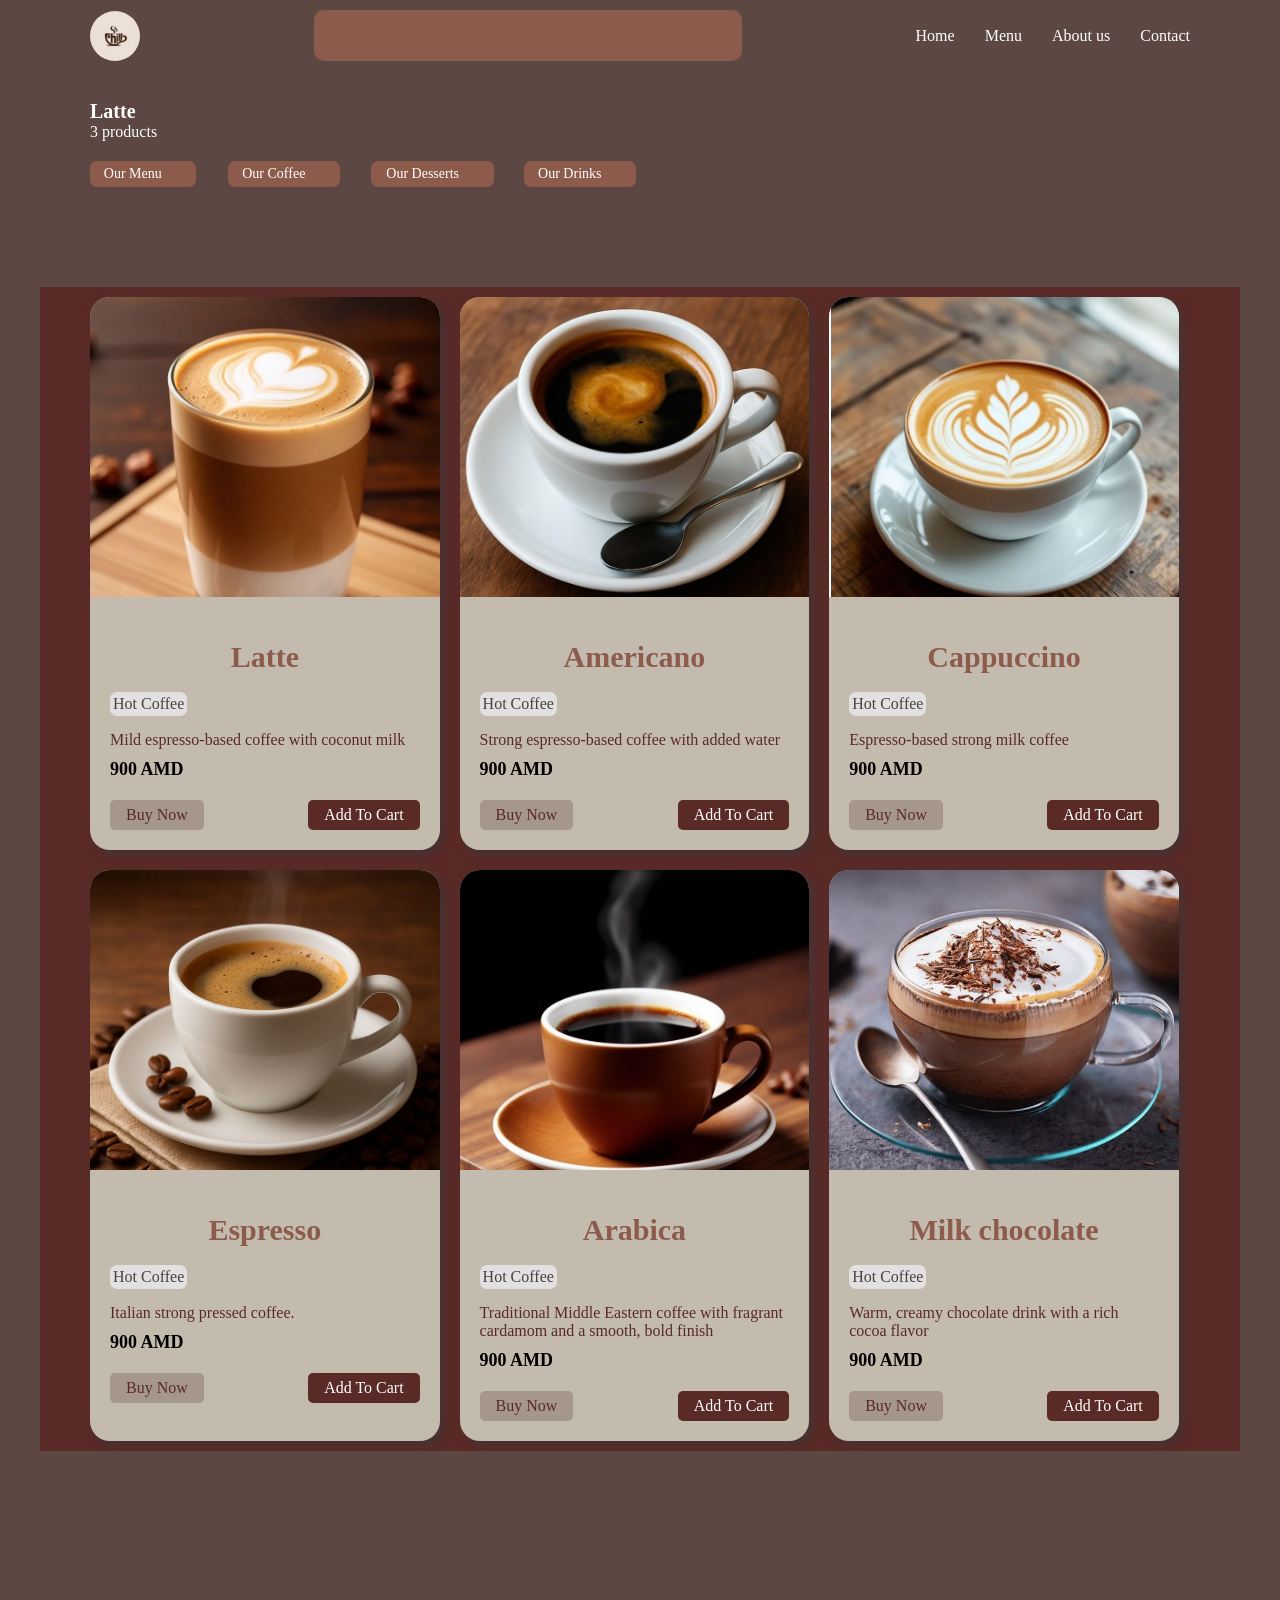
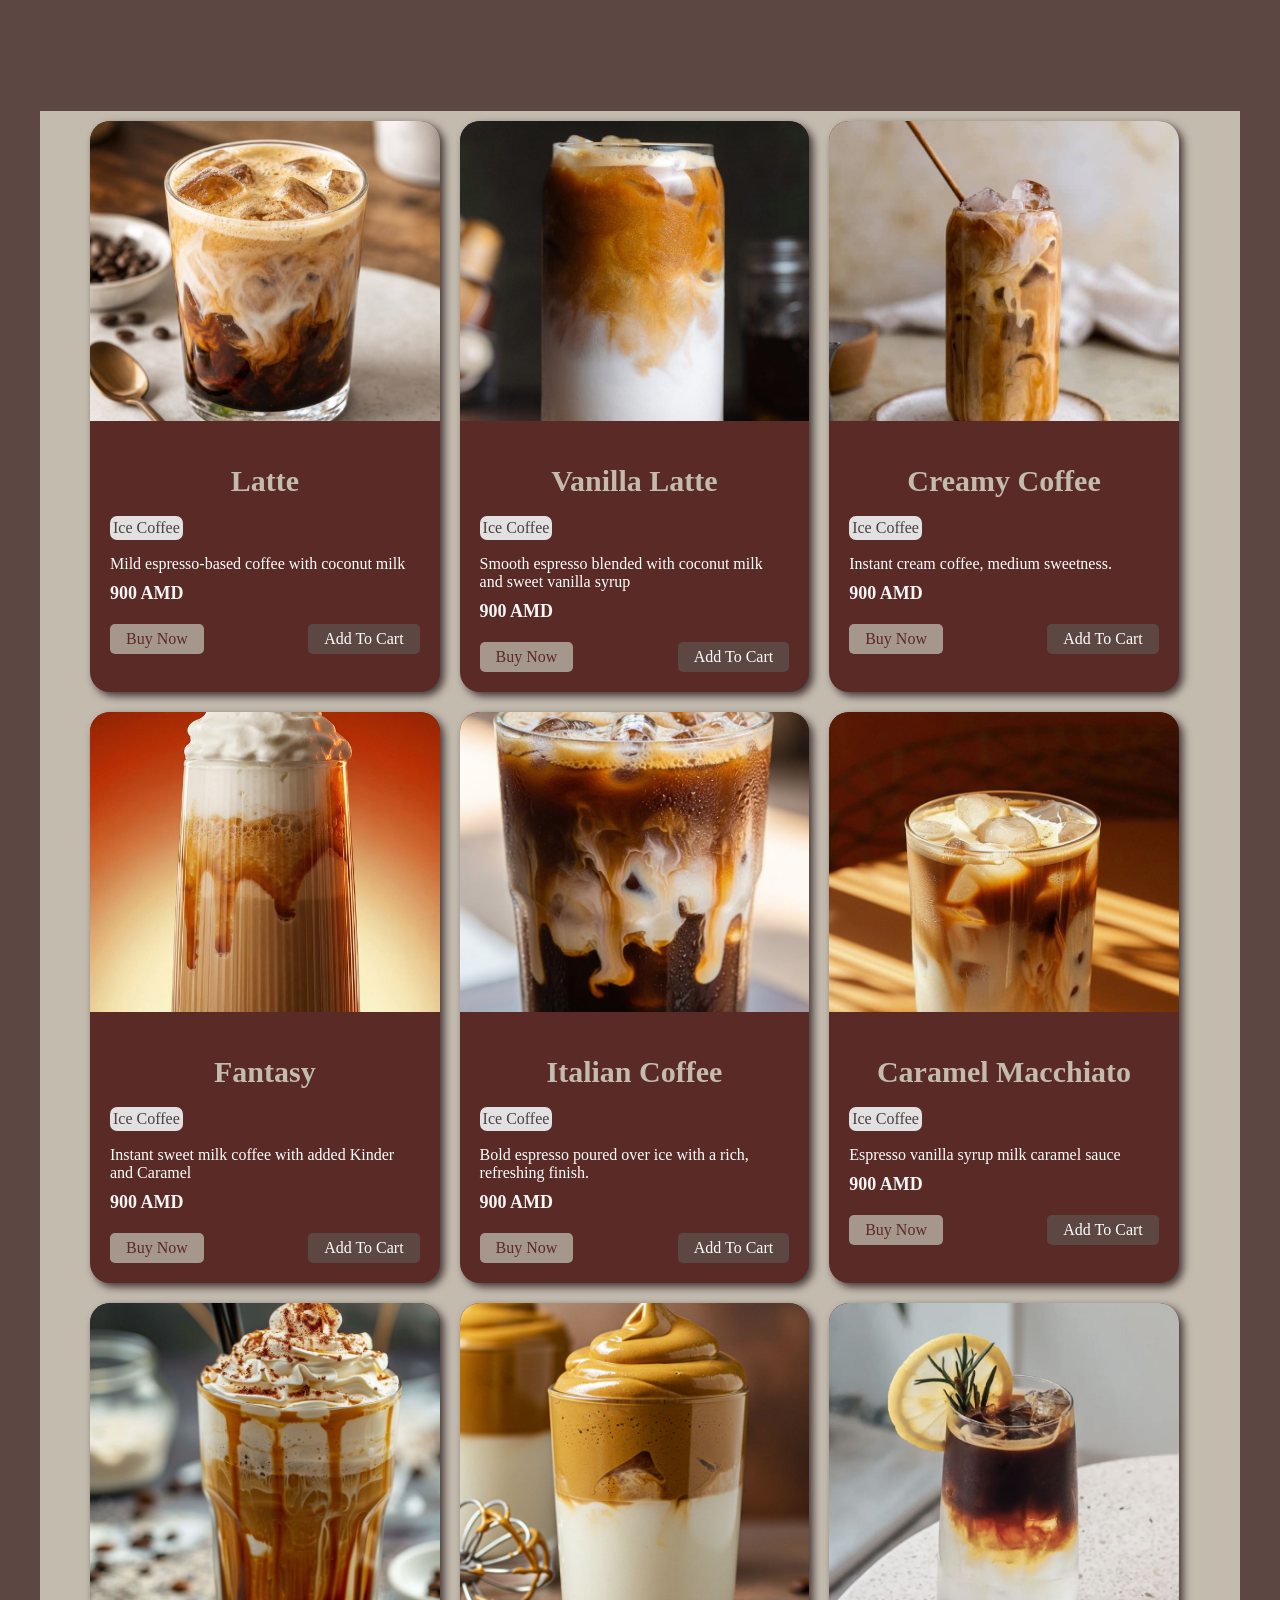
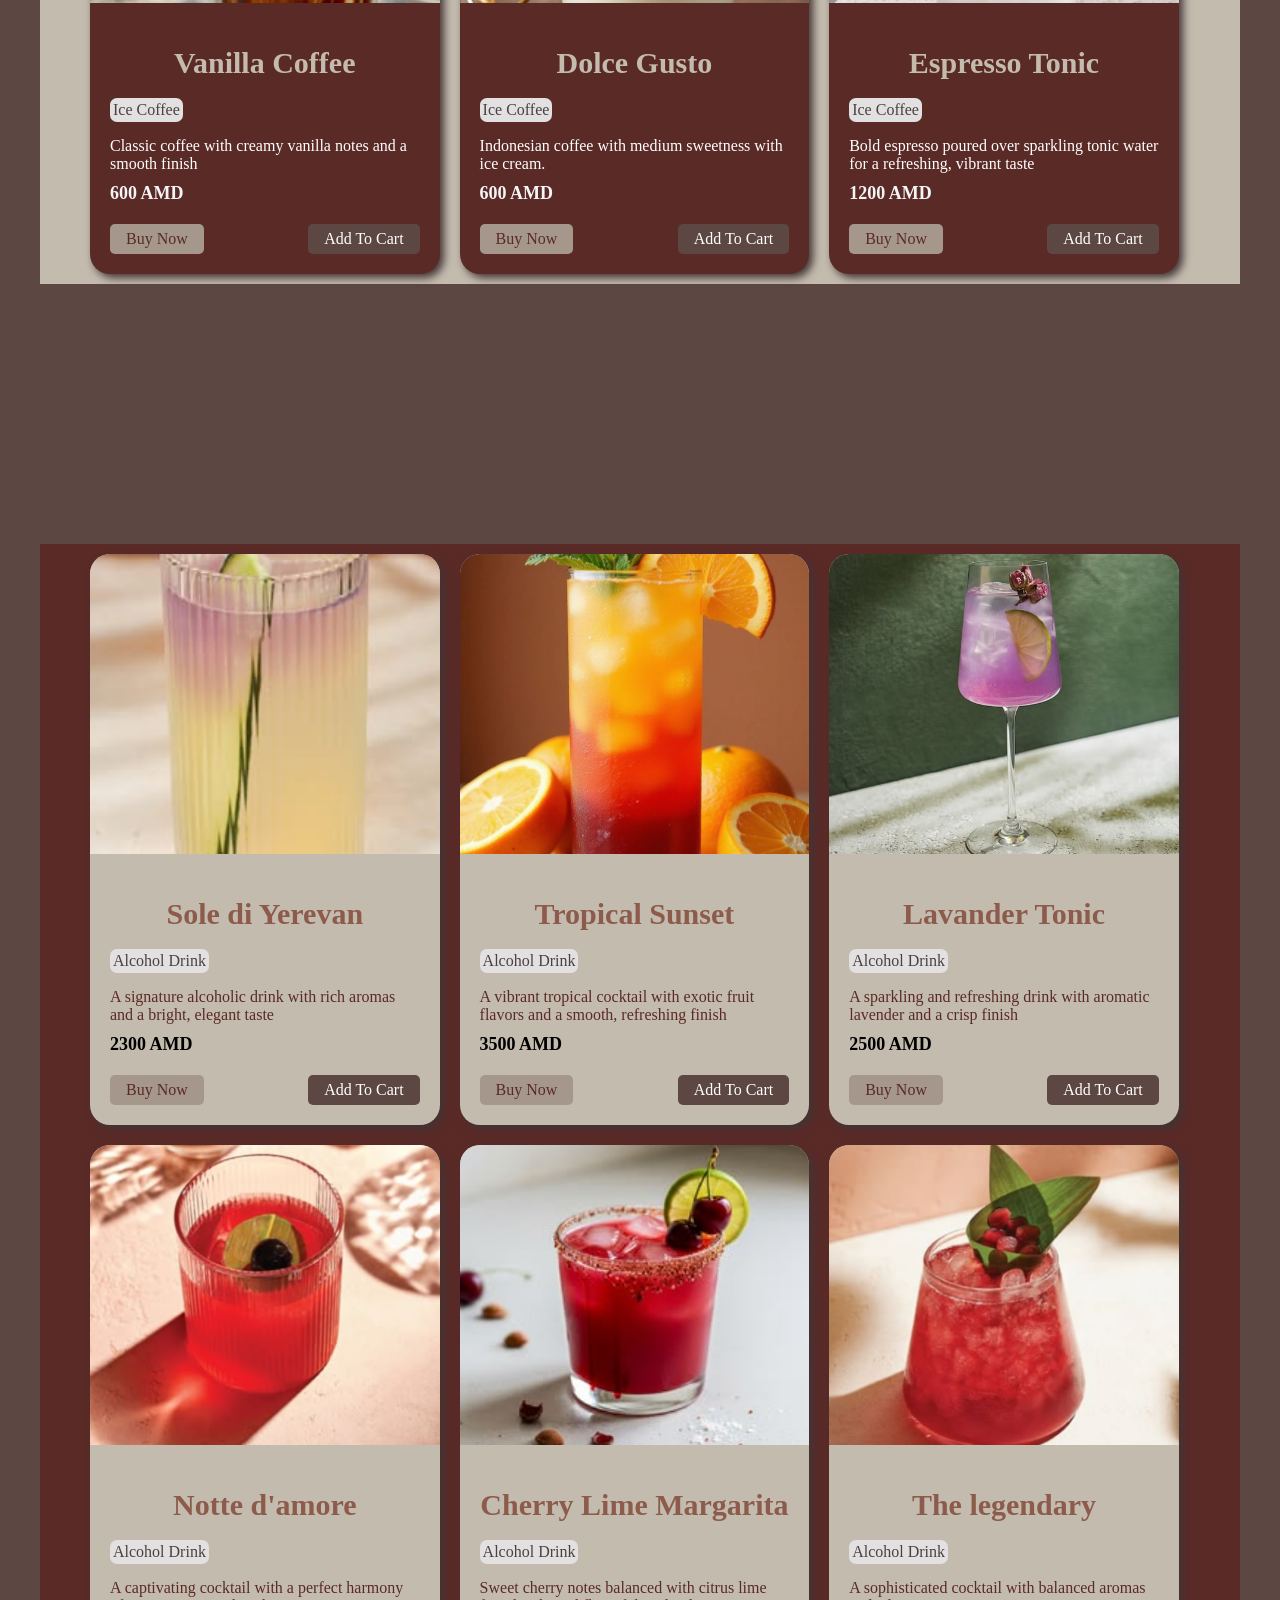
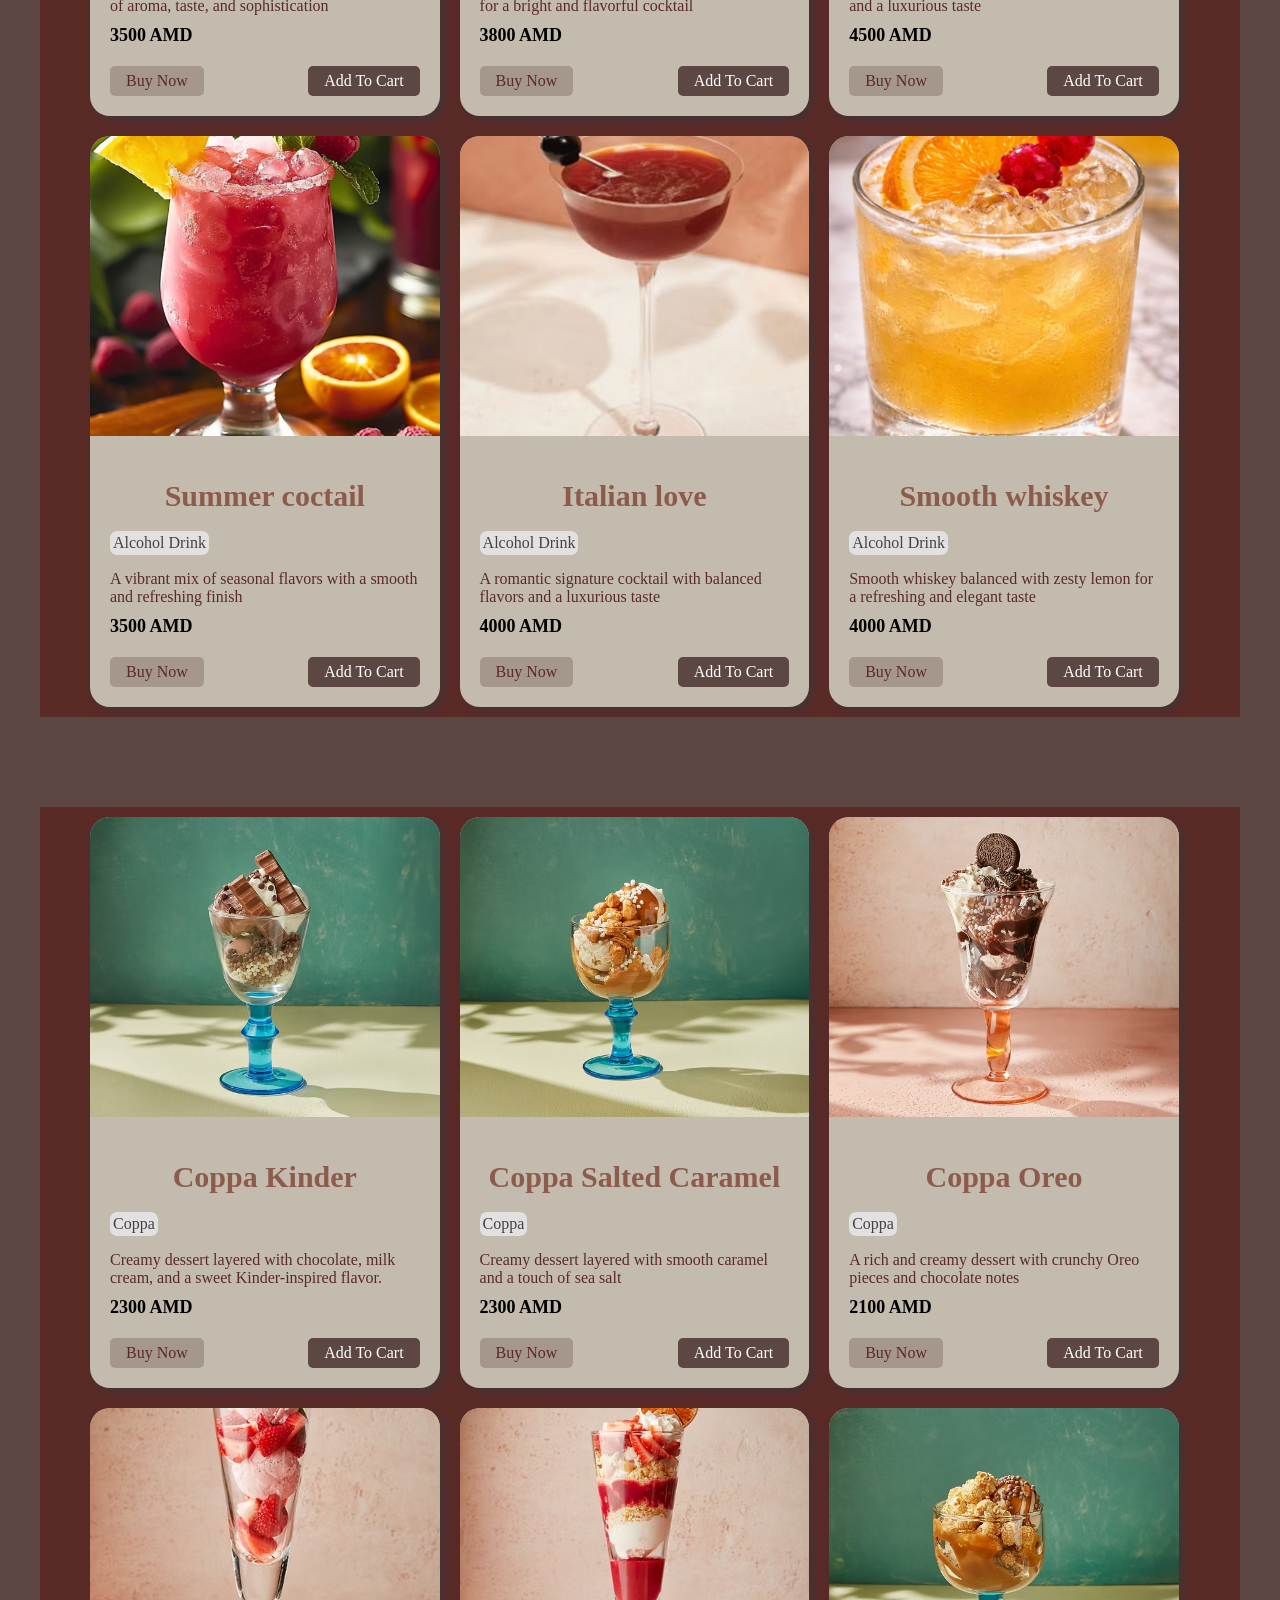
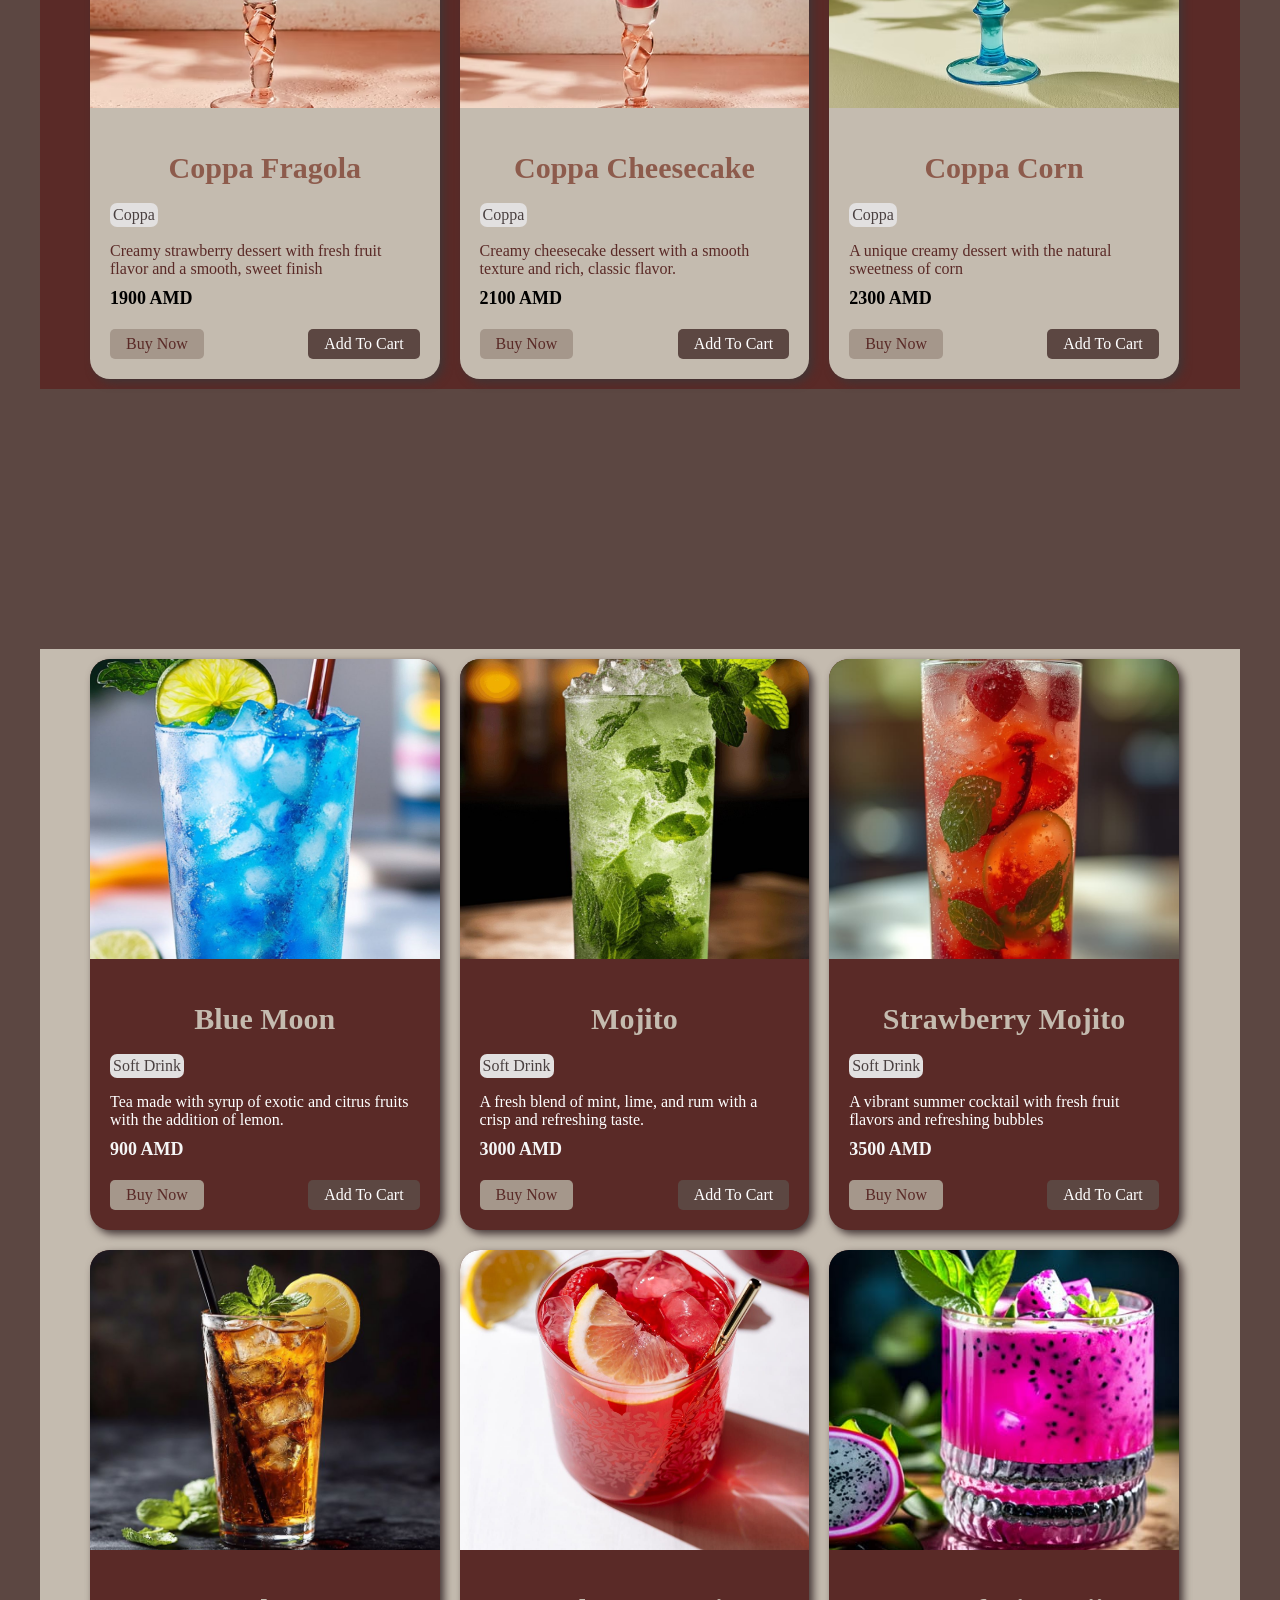
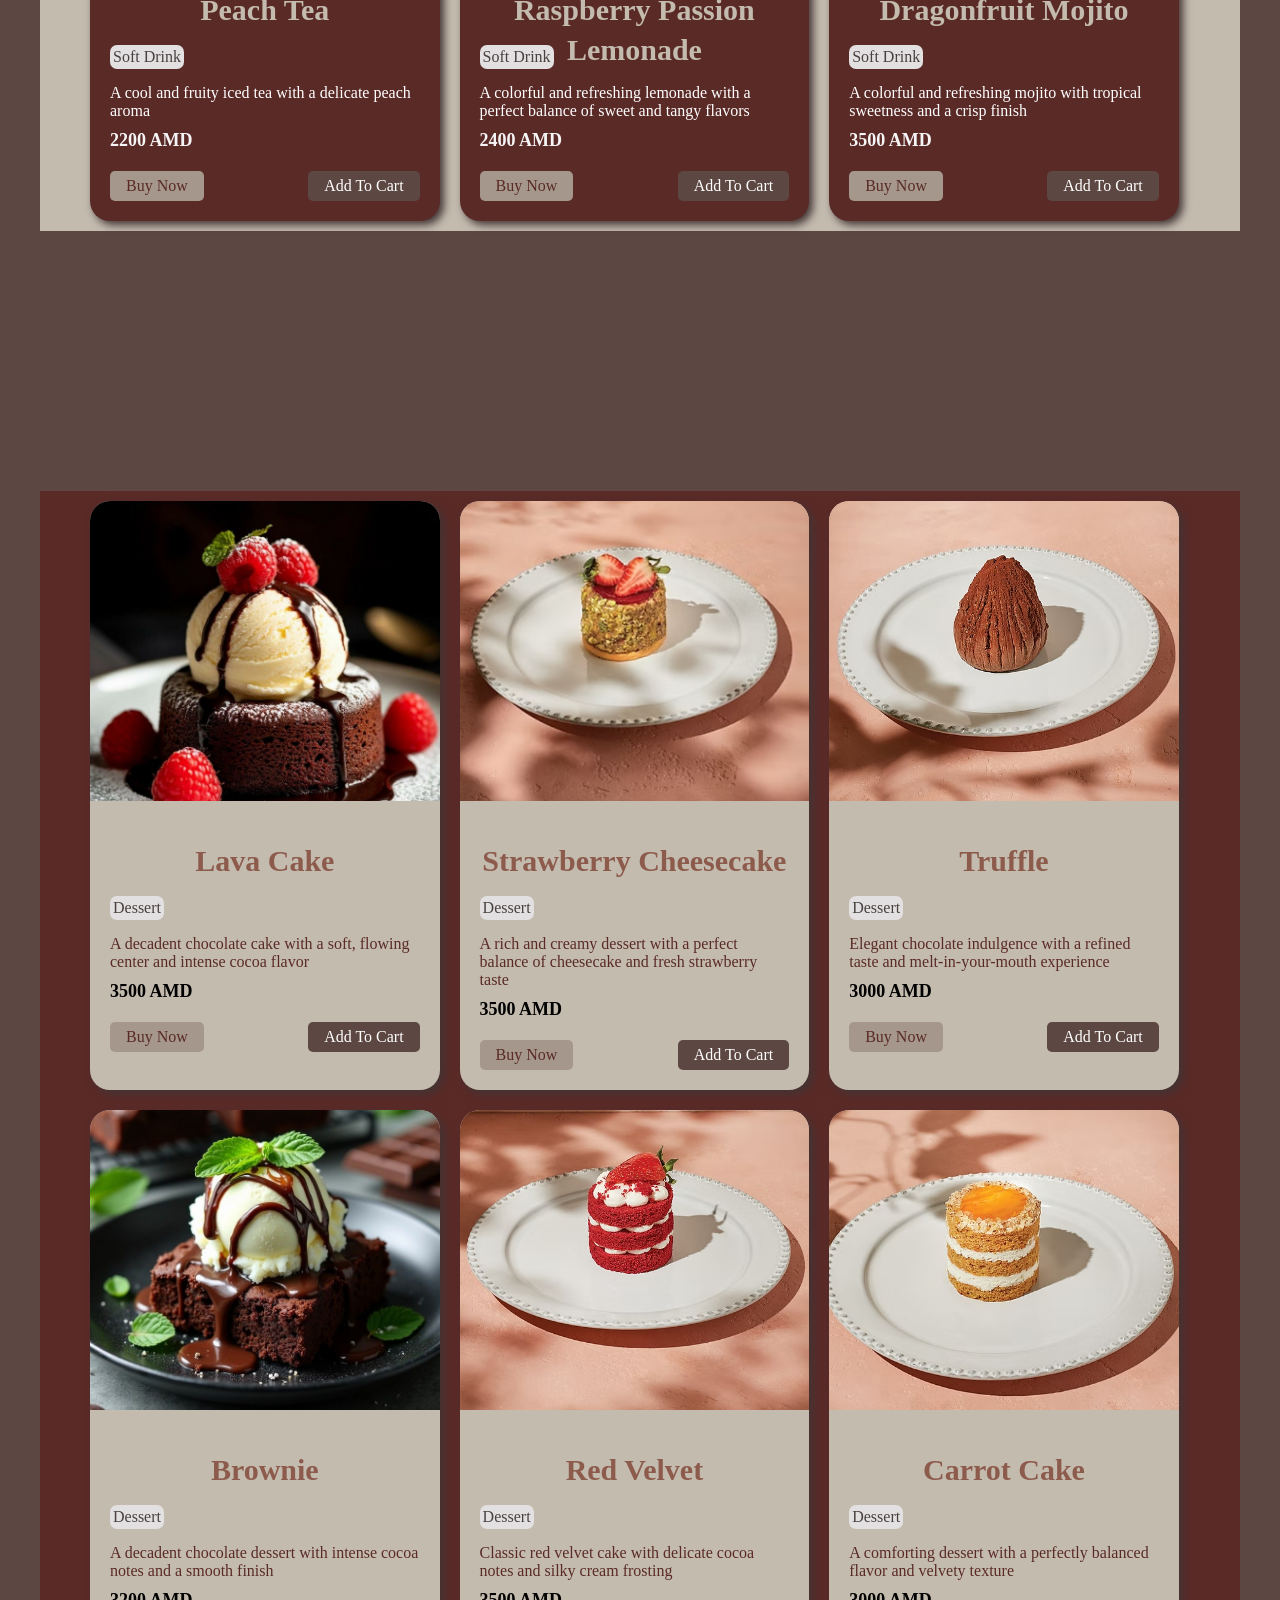
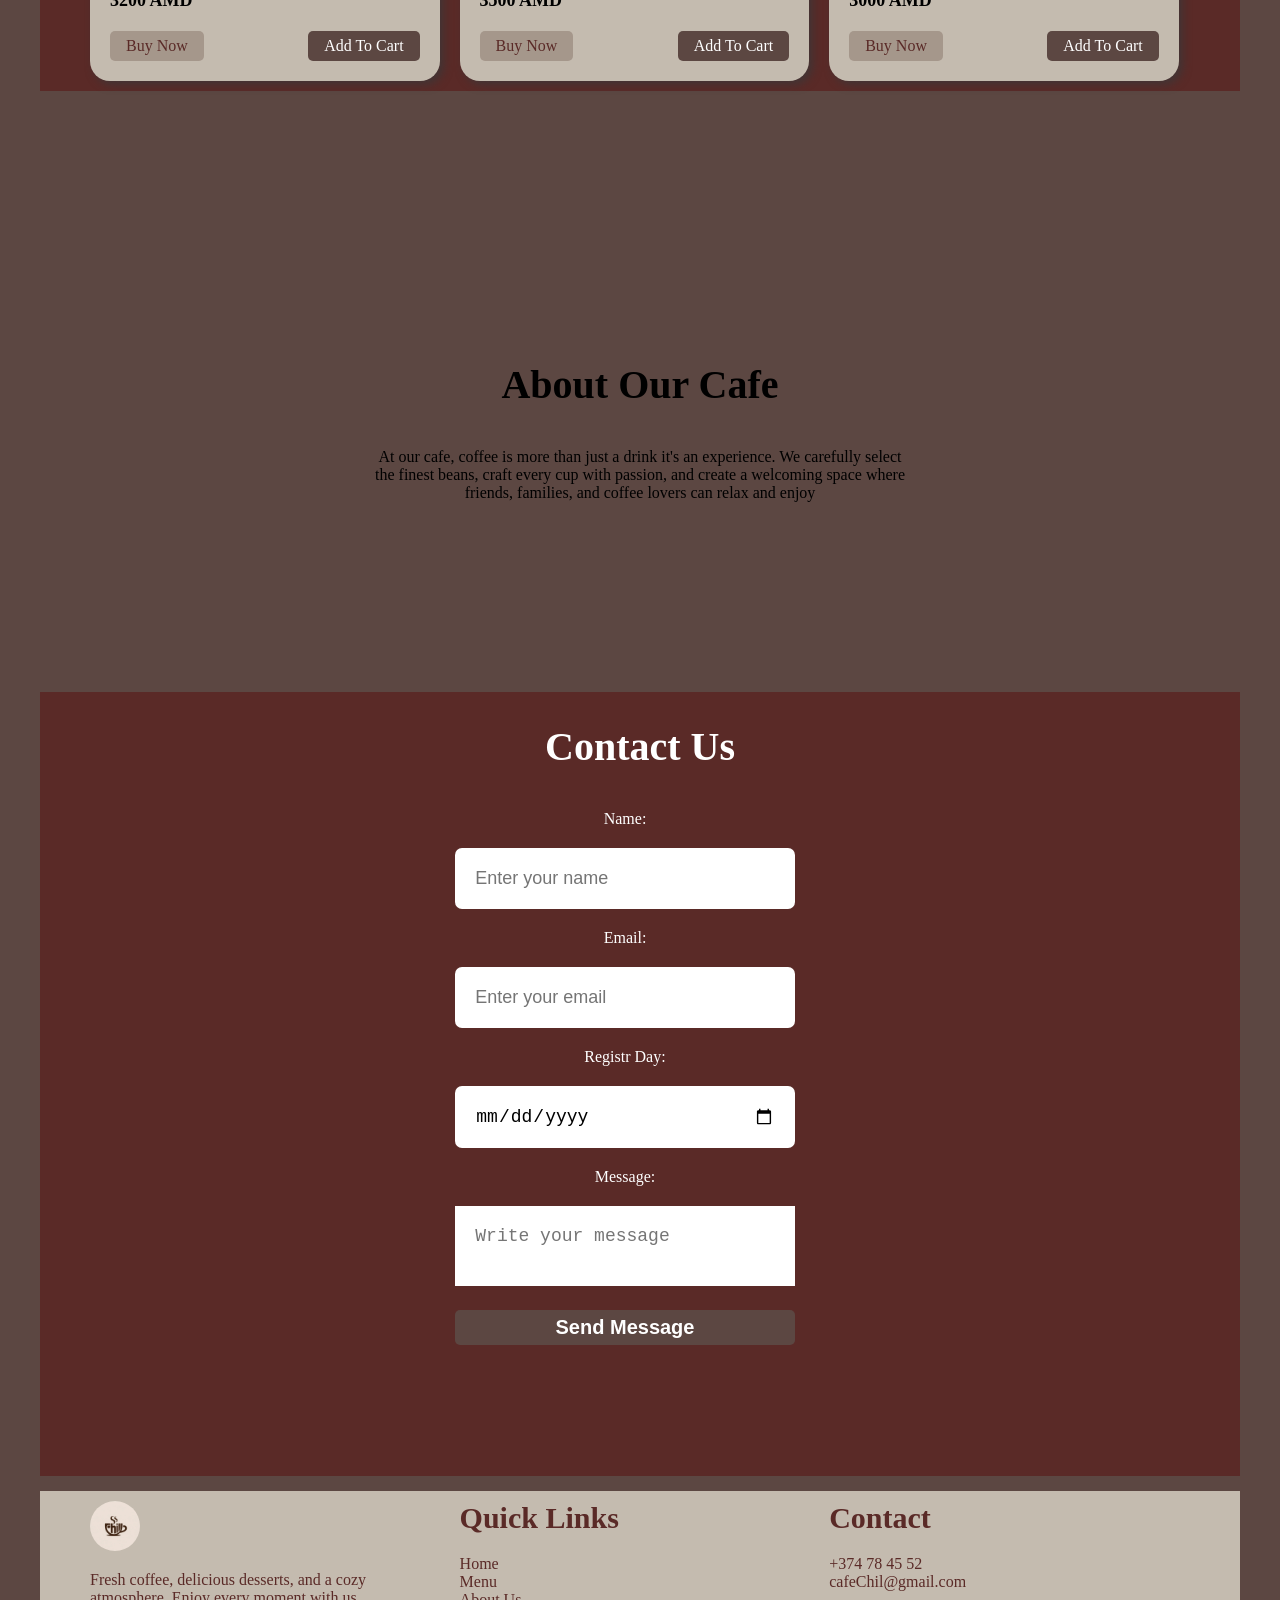
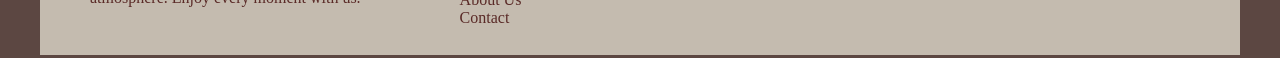
==== products.html @ c57c7d0e "first commit" ====
<!doctype html>
<html lang="en">

<head>
  <meta charset="UTF-8" />
  <meta name="viewport" content="width=device-width, initial-scale=1.0" />
  <link rel="stylesheet" href="./css/global.css" />
  <link rel="stylesheet" href="./css/main.css" />
  <link rel="stylesheet" href="https://cdnjs.cloudflare.com/ajax/libs/font-awesome/7.3.0/css/all.min.css" />
  <link rel="shortcut icon" href="./img/logo.jpg" type="image/x-icon" />
  <title>Chil</title>
</head>

<body>
  <header>
    <div class="row justify_between align_center">
      <div class="col logo">
        <div class="wrapper">
          <picture><img src="img/logo.jpg" alt="" /></picture>
        </div>
      </div>
      <div class="col search w_40">
        <div class="wrapper">
          <label class="flex align_center">
            <input type="text" class="w_100" />
            <i class="fa-solid fa-magnifying-glass"></i>
          </label>
        </div>
      </div>
      <div class="col menu">
        <div class="wrapper">
          <nav>
            <ul class="flex gap_30">
              <li><a href="./index.html">Home</a></li>
              <li><a href="./products.html">Menu</a></li>
              <li><a href="#about_us">About us</a></li>
              <li><a href="#contact">Contact</a></li>
            </ul>
          </nav>
        </div>
      </div>
    </div>
  </header>
  <main id="product_menu_page">
    <section id="filter">
      <div class="row">
        <div class="col">
          <div class="wrapper flex-row align_center gap_20">
            <h4 class="search_title">Latte</h4>
            <p>
              <span class="search_count">3</span>
              products
            </p>
          </div>
        </div>
      </div>
      <div class="row filters flex justify_between">
        <div class="col filter_list">
          <div class="wrapper flex-row gap_20">
            <div class="filter">
              <div class="filter_header flex align_center gap_20 justify_center">
                <div class="desc">Our Menu</div>
                <i class="fa-solid fa-chevron-down"></i>
              </div>
              <div class="opened_filter flex flex-col gap_20">
                <label class="sort flex align_center gap_10">
                  <input type="radio" name="sort" value="coffee">
                  <div class="radio_stayle"></div>
                  Coffee
                </label>
                <label class="sort flex align_center gap_10">
                  <input type="radio" name="sort" value="alcohol">
                  <div class="radio_stayle"></div>
                  Alcohol drinks
                </label>
                <label class="sort flex align_center gap_10">
                  <input type="radio" name="sort" value="ice">
                  <div class="radio_stayle"></div>
                  Ice Coffee
                </label>
                <label class="sort flex align_center gap_10">
                  <input type="radio" name="sort" value="hot">
                  <div class="radio_stayle"></div>
                  Hot Coffee
                </label>
                <label class="sort flex align_center gap_10">
                  <input type="radio" name="sort" value="cappas">
                  <div class="radio_stayle"></div>
                  Cappas
                </label>
                <label class="sort flex align_center gap_10">
                  <input type="radio" name="sort" value="soft">
                  <div class="radio_stayle"></div>
                  Soft drinks
                </label>
                <label class="sort flex align_center gap_10">
                  <input type="radio" name="sort" value="dessert">
                  <div class="radio_stayle"></div>
                  Desserts
                </label>
              </div>
            </div>
            <div class="filter">
              <div class="filter_header flex align_center gap_20 justify_center">
                <div class="desc">Our Coffee</div>
                <i class="fa-solid fa-chevron-down"></i>
              </div>
              <div class="opened_filter flex flex-col gap_20">
                <label class="sort flex align_center gap_10">
                  <input type="radio" name="coffee" value="hot">
                  <div class="radio_stayle"></div>
                    Hot Coffee
                </label>
                <label class="sort flex align_center gap_10">
                  <input type="radio" name="coffee" value="ice">
                  <div class="radio_stayle"></div>
                  Ice Coffee
                </label>
              </div>
            </div>
            <div class="filter">
              <div class="filter_header flex align_center gap_20 justify_center">
                <div class="desc">Our Desserts</div>
                <i class="fa-solid fa-chevron-down"></i>
              </div>
              <div class="opened_filter flex flex-col gap_20">
                <label class="sort flex align_center gap_10">
                  <input type="radio" name="dessert" value="cappas">
                  <div class="radio_stayle"></div>
                    Cappas
                </label>
                <label class="sort flex align_center gap_10">
                  <input type="radio" name="dessert" value="dessert">
                  <div class="radio_stayle"></div>
                  Desserts
                </label>
              </div>
            </div>
            <div class="filter">
              <div class="filter_header flex align_center gap_20 justify_center">
                <div class="desc">Our Drinks</div>
                <i class="fa-solid fa-chevron-down"></i>
              </div>
              <div class="opened_filter flex flex-col gap_20">
                <label class="sort flex align_center gap_10">
                  <input type="radio" name="drinks" value="ice">
                  <div class="radio_stayle"></div>
                  Ice Coffee
                </label>
                <label class="sort flex align_center gap_10">
                  <input type="radio" name="drinks" value="hot">
                  <div class="radio_stayle"></div>
                  Hot Coffee
                </label>
                <label class="sort flex align_center gap_10">
                  <input type="radio" name="drinks" value="alcohol">
                  <div class="radio_stayle"></div>
                  Alcohol drinks
                </label>
                <label class="sort flex align_center gap_10">
                  <input type="radio" name="drinks" value="soft">
                  <div class="radio_stayle"></div>
                  Soft drinks
                </label>
              </div>
            </div>
          </div>
        </div>
      </div>
    </section>
    <section id="hot">
      <div class="row flex flex_wrap bg_dark">
        <div class="col w_33">
          <div class="wrapper bg_light">
            <div class="top">
              <picture class="mb_20">
                <img src="./img/Hot Latte.jpg" alt="" />
              </picture>
              <div class="info">
                <div class="title_3 mb_15">Latte</div>
                <div class="category mb_15">Hot Coffee</div>
                <div class="desc mb_10">
                  Mild espresso-based coffee with coconut milk
                </div>
                <!-- <div class="rating"></div> -->
                <div class="prices">
                  <div class="price">900 AMD</div>
                </div>
              </div>
            </div>
            <div class="bottom flex gap_20 justify_between">
              <a class="btn" href="#">Buy Now</a>
              <a class="btn btn_dark" href="#">Add to cart</a>
            </div>
          </div>
        </div>
        <div class="col w_33">
          <div class="wrapper bg_light">
            <div class="top">
              <picture class="mb_20">
                <img src="./img/Americano.jpg" alt="" class="w_100" />
              </picture>
              <div class="info">
                <div class="title_3 mb_15">Americano</div>
                <div class="category mb_15">Hot Coffee</div>
                <div class="desc mb_10">
                  Strong espresso-based coffee with added water
                </div>
                <!-- <div class="rating"></div> -->
                <div class="prices">
                  <div class="price">900 AMD</div>
                </div>
              </div>
            </div>
            <div class="bottom flex gap_20 justify_between">
              <a class="btn" href="#">Buy Now</a>
              <a class="btn btn_dark" href="#">Add to cart</a>
            </div>
          </div>
        </div>
        <div class="col w_33">
          <div class="wrapper bg_light">
            <div class="top">
              <picture class="mb_20">
                <img src="./img/Hot Cappuccino.jpg" alt="" />
              </picture>
              <div class="info">
                <div class="title_3 mb_15">Cappuccino</div>
                <div class="category mb_15">Hot Coffee</div>
                <div class="desc mb_10">
                  Espresso-based strong milk coffee
                </div>
                <!-- <div class="rating"></div> -->
                <div class="prices">
                  <div class="price">900 AMD</div>
                </div>
              </div>
            </div>
            <div class="bottom flex gap_20 justify_between">
              <a class="btn" href="#">Buy Now</a>
              <a class="btn btn_dark" href="#">Add to cart</a>
            </div>
          </div>
        </div>
        <div class="col w_33">
          <div class="wrapper bg_light">
            <div class="top">
              <picture class="mb_20">
                <img src="./img/Hot Espresso.jpg" alt="" />
              </picture>
              <div class="info">
                <div class="title_3 mb_15">Espresso</div>
                <div class="category mb_15">Hot Coffee</div>
                <div class="desc mb_10">Italian strong pressed coffee.</div>
                <!-- <div class="rating"></div> -->
                <div class="prices">
                  <div class="price">900 AMD</div>
                </div>
              </div>
            </div>
            <div class="bottom flex gap_20 justify_between">
              <a class="btn" href="#">Buy Now</a>
              <a class="btn btn_dark" href="#">Add to cart</a>
            </div>
          </div>
        </div>
        <div class="col w_33">
          <div class="wrapper bg_light">
            <div class="top">
              <picture class="mb_20">
                <img src="./img/Arabica .jpg" alt="" />
              </picture>
              <div class="info">
                <div class="title_3 mb_15">Arabica</div>
                <div class="category mb_15">Hot Coffee</div>
                <div class="desc mb_10">
                  Traditional Middle Eastern coffee with fragrant cardamom and
                  a smooth, bold finish
                </div>
                <!-- <div class="rating"></div> -->
                <div class="prices">
                  <div class="price">900 AMD</div>
                </div>
              </div>
            </div>
            <div class="bottom flex gap_20 justify_between">
              <a class="btn" href="#">Buy Now</a>
              <a class="btn btn_dark" href="#">Add to cart</a>
            </div>
          </div>
        </div>
        <div class="col w_33">
          <div class="wrapper bg_light">
            <div class="top">
              <picture class="mb_20">
                <img src="./img/Milk chocolate.jpg" alt="" />
              </picture>
              <div class="info">
                <div class="title_3 mb_15">Milk chocolate</div>
                <div class="category mb_15">Hot Coffee</div>
                <div class="desc mb_10">
                  Warm, creamy chocolate drink with a rich cocoa flavor
                </div>
                <!-- <div class="rating"></div> -->
                <div class="prices">
                  <div class="price">900 AMD</div>
                </div>
              </div>
            </div>
            <div class="bottom flex gap_20 justify_between">
              <a class="btn" href="#">Buy Now</a>
              <a class="btn btn_dark" href="#">Add to cart</a>
            </div>
          </div>
        </div>
      </div>
    </section>
    <section id="ice">
      <div class="row flex flex_wrap bg_light">
        <div class="col w_33">
          <div class="wrapper bg_dark">
            <div class="top">
              <picture class="mb_20">
                <img src="./img/Iced Latte.jpg" alt="" />
              </picture>
              <div class="info">
                <div class="title_3 mb_15">Latte</div>
                <div class="category mb_15">Ice Coffee</div>
                <div class="desc mb_10">
                  Mild espresso-based coffee with coconut milk
                </div>
                <!-- <div class="rating"></div> -->
                <div class="prices">
                  <div class="price">900 AMD</div>
                </div>
              </div>
            </div>
            <div class="bottom flex gap_20 justify_between">
              <a class="btn" href="#">Buy Now</a>
              <a class="btn btn_light" href="#">Add to cart</a>
            </div>
          </div>
        </div>
        <div class="col w_33">
          <div class="wrapper bg_dark">
            <div class="top">
              <picture class="mb_20">
                <img src="./img/Iced Vanilla Latte.jpg" alt="" />
              </picture>
              <div class="info">
                <div class="title_3 mb_15">Vanilla Latte</div>
                <div class="category mb_15">Ice Coffee</div>
                <div class="desc mb_10">
                  Smooth espresso blended with coconut milk and sweet vanilla
                  syrup
                </div>
                <!-- <div class="rating"></div> -->
                <div class="prices">
                  <div class="price">900 AMD</div>
                </div>
              </div>
            </div>
            <div class="bottom flex gap_20 justify_between">
              <a class="btn" href="#">Buy Now</a>
              <a class="btn btn_light" href="#">Add to cart</a>
            </div>
          </div>
        </div>
        <div class="col w_33">
          <div class="wrapper bg_dark">
            <div class="top">
              <picture class="mb_20">
                <img src="./img/Iced Creamy Coffee.jpg" alt="" />
              </picture>
              <div class="info">
                <div class="title_3 mb_15">Creamy Coffee</div>
                <div class="category mb_15">Ice Coffee</div>
                <div class="desc mb_10">
                  Instant cream coffee, medium sweetness.
                </div>
                <!-- <div class="rating"></div> -->
                <div class="prices">
                  <div class="price">900 AMD</div>
                </div>
              </div>
            </div>
            <div class="bottom flex gap_20 justify_between">
              <a class="btn" href="#">Buy Now</a>
              <a class="btn btn_light" href="#">Add to cart</a>
            </div>
          </div>
        </div>
        <div class="col w_33">
          <div class="wrapper bg_dark">
            <div class="top">
              <picture class="mb_20">
                <img src="./img/Iced Fantasy.jpg" alt="" />
              </picture>
              <div class="info">
                <div class="title_3 mb_15">Fantasy</div>
                <div class="category mb_15">Ice Coffee</div>
                <div class="desc mb_10">
                  Instant sweet milk coffee with added Kinder and Caramel
                </div>
                <!-- <div class="rating"></div> -->
                <div class="prices">
                  <div class="price">900 AMD</div>
                </div>
              </div>
            </div>
            <div class="bottom flex gap_20 justify_between">
              <a class="btn" href="#">Buy Now</a>
              <a class="btn btn_light" href="#">Add to cart</a>
            </div>
          </div>
        </div>
        <div class="col w_33">
          <div class="wrapper bg_dark">
            <div class="top">
              <picture class="mb_20">
                <img src="./img/Italian Iced Coffee.jpg" alt="" />
              </picture>
              <div class="info">
                <div class="title_3 mb_15">Italian Coffee</div>
                <div class="category mb_15">Ice Coffee</div>
                <div class="desc mb_10">
                  Bold espresso poured over ice with a rich, refreshing
                  finish.
                </div>
                <!-- <div class="rating"></div> -->
                <div class="prices">
                  <div class="price">900 AMD</div>
                </div>
              </div>
            </div>
            <div class="bottom flex gap_20 justify_between">
              <a class="btn" href="#">Buy Now</a>
              <a class="btn btn_light" href="#">Add to cart</a>
            </div>
          </div>
        </div>
        <div class="col w_33">
          <div class="wrapper bg_dark">
            <div class="top">
              <picture class="mb_20">
                <img src="./img/Iced Caramel Macchiato.jpg" alt="" />
              </picture>
              <div class="info">
                <div class="title_3 mb_15">Caramel Macchiato</div>
                <div class="category mb_15">Ice Coffee</div>
                <div class="desc mb_10">
                  Espresso vanilla syrup milk caramel sauce
                </div>
                <!-- <div class="rating"></div> -->
                <div class="prices">
                  <div class="price">900 AMD</div>
                </div>
              </div>
            </div>
            <div class="bottom flex gap_20 justify_between">
              <a class="btn" href="#">Buy Now</a>
              <a class="btn btn_light" href="#">Add to cart</a>
            </div>
          </div>
        </div>
        <div class="col w_33">
          <div class="wrapper bg_dark">
            <div class="top">
              <picture class="mb_20">
                <img src="./img/Vanilla Iced Coffee.jpg" alt="" />
              </picture>
              <div class="info">
                <div class="title_3 mb_15">Vanilla Coffee</div>
                <div class="category mb_15">Ice Coffee</div>
                <div class="desc mb_10">
                  Classic coffee with creamy vanilla notes and a smooth finish
                </div>
                <!-- <div class="rating"></div> -->
                <div class="prices">
                  <div class="price">600 AMD</div>
                </div>
              </div>
            </div>
            <div class="bottom flex gap_20 justify_between">
              <a class="btn" href="#">Buy Now</a>
              <a class="btn btn_light" href="#">Add to cart</a>
            </div>
          </div>
        </div>
        <div class="col w_33">
          <div class="wrapper bg_dark">
            <div class="top">
              <picture class="mb_20">
                <img src="./img/Dolce Gusto.jpg" alt="" />
              </picture>
              <div class="info">
                <div class="title_3 mb_15">Dolce Gusto</div>
                <div class="category mb_15">Ice Coffee</div>
                <div class="desc mb_10">
                  Indonesian coffee with medium sweetness with ice cream.
                </div>
                <!-- <div class="rating"></div> -->
                <div class="prices">
                  <div class="price">600 AMD</div>
                </div>
              </div>
            </div>
            <div class="bottom flex gap_20 justify_between">
              <a class="btn" href="#">Buy Now</a>
              <a class="btn btn_light" href="#">Add to cart</a>
            </div>
          </div>
        </div>
        <div class="col w_33">
          <div class="wrapper bg_dark">
            <div class="top">
              <picture class="mb_20">
                <img src="./img/Espresso Tonic.jpg" alt="" />
              </picture>
              <div class="info">
                <div class="title_3 mb_15">Espresso Tonic</div>
                <div class="category mb_15">Ice Coffee</div>
                <div class="desc mb_10">
                  Bold espresso poured over sparkling tonic water for a
                  refreshing, vibrant taste
                </div>
                <!-- <div class="rating"></div> -->
                <div class="prices">
                  <div class="price">1200 AMD</div>
                </div>
              </div>
            </div>
            <div class="bottom flex gap_20 justify_between">
              <a class="btn" href="#">Buy Now</a>
              <a class="btn btn_light" href="#">Add to cart</a>
            </div>
          </div>
        </div>
      </div>
    </section>
    <section id="alcohol">
      <div class="row flex flex_wrap bg_dark">
        <div class="col w_33">
          <div class="wrapper bg_light">
            <div class="top">
              <picture class="mb_20">
                <img src="./img/Sole di Yerevan.png" alt="" />
              </picture>
              <div class="info">
                <div class="title_3 mb_15">Sole di Yerevan</div>
                <div class="category mb_15">Alcohol Drink</div>
                <div class="desc mb_10">
                  A signature alcoholic drink with rich aromas and a bright,
                  elegant taste
                </div>
                <!-- <div class="rating"></div> -->
                <div class="prices">
                  <div class="price">2300 AMD</div>
                </div>
              </div>
            </div>
            <div class="bottom flex gap_20 justify_between">
              <a class="btn" href="#">Buy Now</a>
              <a class="btn btn_light" href="#">Add to cart</a>
            </div>
          </div>
        </div>
        <div class="col w_33">
          <div class="wrapper bg_light">
            <div class="top">
              <picture class="mb_20">
                <img src="./img/Tropical Sunset.jpg" alt="" />
              </picture>
              <div class="info">
                <div class="title_3 mb_15">Tropical Sunset</div>
                <div class="category mb_15">Alcohol Drink</div>
                <div class="desc mb_10">
                  A vibrant tropical cocktail with exotic fruit flavors and a
                  smooth, refreshing finish
                </div>
                <!-- <div class="rating"></div> -->
                <div class="prices">
                  <div class="price">3500 AMD</div>
                </div>
              </div>
            </div>
            <div class="bottom flex gap_20 justify_between">
              <a class="btn" href="#">Buy Now</a>
              <a class="btn btn_light" href="#">Add to cart</a>
            </div>
          </div>
        </div>
        <div class="col w_33">
          <div class="wrapper bg_light">
            <div class="top">
              <picture class="mb_20">
                <img src="./img/Lavander  tonic.png" alt="" />
              </picture>
              <div class="info">
                <div class="title_3 mb_15">Lavander Tonic</div>
                <div class="category mb_15">Alcohol Drink</div>
                <div class="desc mb_10">
                  A sparkling and refreshing drink with aromatic lavender and
                  a crisp finish
                </div>
                <!-- <div class="rating"></div> -->
                <div class="prices">
                  <div class="price">2500 AMD</div>
                </div>
              </div>
            </div>
            <div class="bottom flex gap_20 justify_between">
              <a class="btn" href="#">Buy Now</a>
              <a class="btn btn_light" href="#">Add to cart</a>
            </div>
          </div>
        </div>
        <div class="col w_33">
          <div class="wrapper bg_light">
            <div class="top">
              <picture class="mb_20">
                <img src="./img/Notte d'amore.png" alt="" />
              </picture>
              <div class="info">
                <div class="title_3 mb_15">Notte d'amore</div>
                <div class="category mb_15">Alcohol Drink</div>
                <div class="desc mb_10">
                  A captivating cocktail with a perfect harmony of aroma,
                  taste, and sophistication
                </div>
                <!-- <div class="rating"></div> -->
                <div class="prices">
                  <div class="price">3500 AMD</div>
                </div>
              </div>
            </div>
            <div class="bottom flex gap_20 justify_between">
              <a class="btn" href="#">Buy Now</a>
              <a class="btn btn_light" href="#">Add to cart</a>
            </div>
          </div>
        </div>
        <div class="col w_33">
          <div class="wrapper bg_light">
            <div class="top">
              <picture class="mb_20">
                <img src="./img/Cherry Lime Margarita.jpg" alt="" />
              </picture>
              <div class="info">
                <div class="title_3 mb_15">Cherry Lime Margarita</div>
                <div class="category mb_15">Alcohol Drink</div>
                <div class="desc mb_10">Sweet cherry notes balanced with citrus lime for a bright and flavorful cocktail
                </div>
                <!-- <div class="rating"></div> -->
                <div class="prices">
                  <div class="price">3800 AMD</div>
                </div>
              </div>
            </div>
            <div class="bottom flex gap_20 justify_between">
              <a class="btn" href="#">Buy Now</a>
              <a class="btn btn_light" href="#">Add to cart</a>
            </div>
          </div>
        </div>
        <div class="col w_33">
          <div class="wrapper bg_light">
            <div class="top">
              <picture class="mb_20">
                <img src="./img/the legendary.png" alt="" />
              </picture>
              <div class="info">
                <div class="title_3 mb_15">The legendary</div>
                <div class="category mb_15">Alcohol Drink</div>
                <div class="desc mb_10">A sophisticated cocktail with balanced aromas and a luxurious taste</div>
                <!-- <div class="rating"></div> -->
                <div class="prices">
                  <div class="price">4500 AMD</div>
                </div>
              </div>
            </div>
            <div class="bottom flex gap_20 justify_between">
              <a class="btn" href="#">Buy Now</a>
              <a class="btn btn_light" href="#">Add to cart</a>
            </div>
          </div>
        </div>
        <div class="col w_33">
          <div class="wrapper bg_light">
            <div class="top">
              <picture class="mb_20">
                <img src="./img/Summer coctail.jpg" alt="" />
              </picture>
              <div class="info">
                <div class="title_3 mb_15">Summer coctail</div>
                <div class="category mb_15">Alcohol Drink</div>
                <div class="desc mb_10">A vibrant mix of seasonal flavors with a smooth and refreshing finish</div>
                <!-- <div class="rating"></div> -->
                <div class="prices">
                  <div class="price">3500 AMD</div>
                </div>
              </div>
            </div>
            <div class="bottom flex gap_20 justify_between">
              <a class="btn" href="#">Buy Now</a>
              <a class="btn btn_light" href="#">Add to cart</a>
            </div>
          </div>
        </div>
        <div class="col w_33">
          <div class="wrapper bg_light">
            <div class="top">
              <picture class="mb_20">
                <img src="./img/Italian love.png" alt="" />
              </picture>
              <div class="info">
                <div class="title_3 mb_15">Italian love</div>
                <div class="category mb_15">Alcohol Drink</div>
                <div class="desc mb_10">A romantic signature cocktail with balanced flavors and a luxurious taste</div>
                <!-- <div class="rating"></div> -->
                <div class="prices">
                  <div class="price">4000 AMD</div>
                </div>
              </div>
            </div>
            <div class="bottom flex gap_20 justify_between">
              <a class="btn" href="#">Buy Now</a>
              <a class="btn btn_light" href="#">Add to cart</a>
            </div>
          </div>
        </div>
        <div class="col w_33">
          <div class="wrapper bg_light">
            <div class="top">
              <picture class="mb_20">
                <img src="./img/Classic Whiskey Sour Cocktail.jpg" alt="" />
              </picture>
              <div class="info">
                <div class="title_3 mb_15">Smooth whiskey</div>
                <div class="category mb_15">Alcohol Drink</div>
                <div class="desc mb_10">Smooth whiskey balanced with zesty lemon for a refreshing and elegant taste
                </div>
                <!-- <div class="rating"></div> -->
                <div class="prices">
                  <div class="price">4000 AMD</div>
                </div>
              </div>
            </div>
            <div class="bottom flex gap_20 justify_between">
              <a class="btn" href="#">Buy Now</a>
              <a class="btn btn_light" href="#">Add to cart</a>
            </div>
          </div>
        </div>
      </div>
    </section>
    <section id="cappas">
      <div class="row flex flex_wrap bg_dark">
        <div class="col w_33">
          <div class="wrapper bg_light">
            <div class="top">
              <picture class="mb_20">
                <img src="./img/Coppa Kinder.png" alt="" />
              </picture>
              <div class="info">
                <div class="title_3 mb_15">Coppa Kinder</div>
                <div class="category mb_15">Coppa</div>
                <div class="desc mb_10">
                  Creamy dessert layered with chocolate, milk cream, and a
                  sweet Kinder-inspired flavor.
                </div>
                <!-- <div class="rating"></div> -->
                <div class="prices">
                  <div class="price">2300 AMD</div>
                </div>
              </div>
            </div>
            <div class="bottom flex gap_20 justify_between">
              <a class="btn" href="#">Buy Now</a>
              <a class="btn btn_light" href="#">Add to cart</a>
            </div>
          </div>
        </div>
        <div class="col w_33">
          <div class="wrapper bg_light">
            <div class="top">
              <picture class="mb_20">
                <img src="./img/Coppa Salted Caramel.png" alt="" />
              </picture>
              <div class="info">
                <div class="title_3 mb_15">Coppa Salted Caramel</div>
                <div class="category mb_15">Coppa</div>
                <div class="desc mb_10">
                  Creamy dessert layered with smooth caramel and a touch of
                  sea salt
                </div>
                <!-- <div class="rating"></div> -->
                <div class="prices">
                  <div class="price">2300 AMD</div>
                </div>
              </div>
            </div>
            <div class="bottom flex gap_20 justify_between">
              <a class="btn" href="#">Buy Now</a>
              <a class="btn btn_light" href="#">Add to cart</a>
            </div>
          </div>
        </div>
        <div class="col w_33">
          <div class="wrapper bg_light">
            <div class="top">
              <picture class="mb_20">
                <img src="./img/Coppa Oreo.png" alt="" />
              </picture>
              <div class="info">
                <div class="title_3 mb_15">Coppa Oreo</div>
                <div class="category mb_15">Coppa</div>
                <div class="desc mb_10">
                  A rich and creamy dessert with crunchy Oreo pieces and
                  chocolate notes
                </div>
                <!-- <div class="rating"></div> -->
                <div class="prices">
                  <div class="price">2100 AMD</div>
                </div>
              </div>
            </div>
            <div class="bottom flex gap_20 justify_between">
              <a class="btn" href="#">Buy Now</a>
              <a class="btn btn_light" href="#">Add to cart</a>
            </div>
          </div>
        </div>
        <div class="col w_33">
          <div class="wrapper bg_light">
            <div class="top">
              <picture class="mb_20">
                <img src="./img/Coppa Fragola.png" alt="" />
              </picture>
              <div class="info">
                <div class="title_3 mb_15">Coppa Fragola</div>
                <div class="category mb_15">Coppa</div>
                <div class="desc mb_10">
                  Creamy strawberry dessert with fresh fruit flavor and a
                  smooth, sweet finish
                </div>
                <!-- <div class="rating"></div> -->
                <div class="prices">
                  <div class="price">1900 AMD</div>
                </div>
              </div>
            </div>
            <div class="bottom flex gap_20 justify_between">
              <a class="btn" href="#">Buy Now</a>
              <a class="btn btn_light" href="#">Add to cart</a>
            </div>
          </div>
        </div>
        <div class="col w_33">
          <div class="wrapper bg_light">
            <div class="top">
              <picture class="mb_20">
                <img src="./img/Coppa Cheesecake.png" alt="" />
              </picture>
              <div class="info">
                <div class="title_3 mb_15">Coppa Cheesecake</div>
                <div class="category mb_15">Coppa</div>
                <div class="desc mb_10">
                  Creamy cheesecake dessert with a smooth texture and rich,
                  classic flavor.
                </div>
                <!-- <div class="rating"></div> -->
                <div class="prices">
                  <div class="price">2100 AMD</div>
                </div>
              </div>
            </div>
            <div class="bottom flex gap_20 justify_between">
              <a class="btn" href="#">Buy Now</a>
              <a class="btn btn_light" href="#">Add to cart</a>
            </div>
          </div>
        </div>
        <div class="col w_33">
          <div class="wrapper bg_light">
            <div class="top">
              <picture class="mb_20">
                <img src="./img/Coppa Corn.png" alt="" />
              </picture>
              <div class="info">
                <div class="title_3 mb_15">Coppa Corn</div>
                <div class="category mb_15">Coppa</div>
                <div class="desc mb_10">
                  A unique creamy dessert with the natural sweetness of corn
                </div>
                <!-- <div class="rating"></div> -->
                <div class="prices">
                  <div class="price">2300 AMD</div>
                </div>
              </div>
            </div>
            <div class="bottom flex gap_20 justify_between">
              <a class="btn" href="#">Buy Now</a>
              <a class="btn btn_light" href="#">Add to cart</a>
            </div>
          </div>
        </div>
      </div>
    </section>
    <section id="soft">
      <div class="row flex flex_wrap bg_light">
        <div class="col w_33">
          <div class="wrapper bg_dark">
            <div class="top">
              <picture class="mb_20">
                <img src="./img/Blue Moon.jpg" alt="" />
              </picture>
              <div class="info">
                <div class="title_3 mb_15">Blue Moon</div>
                <div class="category mb_15">Soft Drink</div>
                <div class="desc mb_10">Tea made with syrup of exotic and citrus fruits with the addition of lemon.
                </div>
                <!-- <div class="rating"></div> -->
                <div class="prices">
                  <div class="price">900 AMD</div>
                </div>
              </div>
            </div>
            <div class="bottom flex gap_20 justify_between">
              <a class="btn" href="#">Buy Now</a>
              <a class="btn btn_light" href="#">Add to cart</a>
            </div>
          </div>
        </div>
        <div class="col w_33">
          <div class="wrapper bg_dark">
            <div class="top">
              <picture class="mb_20">
                <img src="./img/Mojito.jpg" alt="" />
              </picture>
              <div class="info">
                <div class="title_3 mb_15">Mojito</div>
                <div class="category mb_15">Soft Drink</div>
                <div class="desc mb_10">A fresh blend of mint, lime, and rum with a crisp and refreshing taste.</div>
                <!-- <div class="rating"></div> -->
                <div class="prices">
                  <div class="price">3000 AMD</div>
                </div>
              </div>
            </div>
            <div class="bottom flex gap_20 justify_between">
              <a class="btn" href="#">Buy Now</a>
              <a class="btn btn_light" href="#">Add to cart</a>
            </div>
          </div>
        </div>
        <div class="col w_33">
          <div class="wrapper bg_dark">
            <div class="top">
              <picture class="mb_20">
                <img src="./img/Strawberry Mojito.jpg" alt="" />
              </picture>
              <div class="info">
                <div class="title_3 mb_15">Strawberry Mojito</div>
                <div class="category mb_15">Soft Drink</div>
                <div class="desc mb_10">A vibrant summer cocktail with fresh fruit flavors and refreshing bubbles</div>
                <!-- <div class="rating"></div> -->
                <div class="prices">
                  <div class="price">3500 AMD</div>
                </div>
              </div>
            </div>
            <div class="bottom flex gap_20 justify_between">
              <a class="btn" href="#">Buy Now</a>
              <a class="btn btn_light" href="#">Add to cart</a>
            </div>
          </div>
        </div>
        <div class="col w_33">
          <div class="wrapper bg_dark">
            <div class="top">
              <picture class="mb_20">
                <img src="./img/Ice Tea Peach.jpg" alt="" />
              </picture>
              <div class="info">
                <div class="title_3 mb_15">Peach Tea</div>
                <div class="category mb_15">Soft Drink</div>
                <div class="desc mb_10">A cool and fruity iced tea with a delicate peach aroma</div>
                <!-- <div class="rating"></div> -->
                <div class="prices">
                  <div class="price">2200 AMD</div>
                </div>
              </div>
            </div>
            <div class="bottom flex gap_20 justify_between">
              <a class="btn" href="#">Buy Now</a>
              <a class="btn btn_light" href="#">Add to cart</a>
            </div>
          </div>
        </div>
        <div class="col w_33">
          <div class="wrapper bg_dark">
            <div class="top">
              <picture class="mb_20">
                <img src="./img/Iced Raspberry Passion Tea Lemonade.jpg" alt="" />
              </picture>
              <div class="info">
                <div class="title_3 mb_15">Raspberry Passion Lemonade</div>
                <div class="category mb_15">Soft Drink</div>
                <div class="desc mb_10">A colorful and refreshing lemonade with a perfect balance of sweet and tangy
                  flavors</div>
                <!-- <div class="rating"></div> -->
                <div class="prices">
                  <div class="price">2400 AMD</div>
                </div>
              </div>
            </div>
            <div class="bottom flex gap_20 justify_between">
              <a class="btn" href="#">Buy Now</a>
              <a class="btn btn_light" href="#">Add to cart</a>
            </div>
          </div>
        </div>
        <div class="col w_33">
          <div class="wrapper bg_dark">
            <div class="top">
              <picture class="mb_20">
                <img src="./img/Dragonfruit Mojito.jpg" alt="" />
              </picture>
              <div class="info">
                <div class="title_3 mb_15">Dragonfruit Mojito</div>
                <div class="category mb_15">Soft Drink</div>
                <div class="desc mb_10">A colorful and refreshing mojito with tropical sweetness and a crisp finish
                </div>
                <!-- <div class="rating"></div> -->
                <div class="prices">
                  <div class="price">3500 AMD</div>
                </div>
              </div>
            </div>
            <div class="bottom flex gap_20 justify_between">
              <a class="btn" href="#">Buy Now</a>
              <a class="btn btn_light" href="#">Add to cart</a>
            </div>
          </div>
        </div>
      </div>
    </section>
    <section id="dessert">
      <div class="row flex flex_wrap bg_dark">
        <div class="col w_33">
          <div class="wrapper bg_light">
            <div class="top">
              <picture class="mb_20">
                <img src="./img/Lava Cake.jpg" alt="" />
              </picture>
              <div class="info">
                <div class="title_3 mb_15">Lava Cake</div>
                <div class="category mb_15">Dessert</div>
                <div class="desc mb_10">A decadent chocolate cake with a soft, flowing center and intense cocoa flavor
                </div>
                <!-- <div class="rating"></div> -->
                <div class="prices">
                  <div class="price">3500 AMD</div>
                </div>
              </div>
            </div>
            <div class="bottom flex gap_20 justify_between">
              <a class="btn" href="#">Buy Now</a>
              <a class="btn btn_light" href="#">Add to cart</a>
            </div>
          </div>
        </div>
        <div class="col w_33">
          <div class="wrapper bg_light">
            <div class="top">
              <picture class="mb_20">
                <img src="./img/Strawberry cheesecake.png" alt="" />
              </picture>
              <div class="info">
                <div class="title_3 mb_15">Strawberry Cheesecake</div>
                <div class="category mb_15">Dessert</div>
                <div class="desc mb_10">A rich and creamy dessert with a perfect balance of cheesecake and fresh
                  strawberry taste</div>
                <!-- <div class="rating"></div> -->
                <div class="prices">
                  <div class="price">3500 AMD</div>
                </div>
              </div>
            </div>
            <div class="bottom flex gap_20 justify_between">
              <a class="btn" href="#">Buy Now</a>
              <a class="btn btn_light" href="#">Add to cart</a>
            </div>
          </div>
        </div>
        <div class="col w_33">
          <div class="wrapper bg_light">
            <div class="top">
              <picture class="mb_20">
                <img src="./img/Truffle.png" alt="" />
              </picture>
              <div class="info">
                <div class="title_3 mb_15">Truffle</div>
                <div class="category mb_15">Dessert</div>
                <div class="desc mb_10">Elegant chocolate indulgence with a refined taste and melt-in-your-mouth
                  experience</div>
                <!-- <div class="rating"></div> -->
                <div class="prices">
                  <div class="price">3000 AMD</div>
                </div>
              </div>
            </div>
            <div class="bottom flex gap_20 justify_between">
              <a class="btn" href="#">Buy Now</a>
              <a class="btn btn_light" href="#">Add to cart</a>
            </div>
          </div>
        </div>
        <div class="col w_33">
          <div class="wrapper bg_light">
            <div class="top">
              <picture class="mb_20">
                <img src="./img/Brownie.jpg" alt="" />
              </picture>
              <div class="info">
                <div class="title_3 mb_15">Brownie</div>
                <div class="category mb_15">Dessert</div>
                <div class="desc mb_10">A decadent chocolate dessert with intense cocoa notes and a smooth finish</div>
                <!-- <div class="rating"></div> -->
                <div class="prices">
                  <div class="price">3200 AMD</div>
                </div>
              </div>
            </div>
            <div class="bottom flex gap_20 justify_between">
              <a class="btn" href="#">Buy Now</a>
              <a class="btn btn_light" href="#">Add to cart</a>
            </div>
          </div>
        </div>
        <div class="col w_33">
          <div class="wrapper bg_light">
            <div class="top">
              <picture class="mb_20">
                <img src="./img/Red velvet.png" alt="" />
              </picture>
              <div class="info">
                <div class="title_3 mb_15">Red Velvet</div>
                <div class="category mb_15">Dessert</div>
                <div class="desc mb_10">Classic red velvet cake with delicate cocoa notes and silky cream frosting</div>
                <!-- <div class="rating"></div> -->
                <div class="prices">
                  <div class="price">3500 AMD</div>
                </div>
              </div>
            </div>
            <div class="bottom flex gap_20 justify_between">
              <a class="btn" href="#">Buy Now</a>
              <a class="btn btn_light" href="#">Add to cart</a>
            </div>
          </div>
        </div>
        <div class="col w_33">
          <div class="wrapper bg_light">
            <div class="top">
              <picture class="mb_20">
                <img src="./img/Carrot cake.png" alt="" />
              </picture>
              <div class="info">
                <div class="title_3 mb_15">Carrot Cake</div>
                <div class="category mb_15">Dessert</div>
                <div class="desc mb_10">A comforting dessert with a perfectly balanced flavor and velvety texture</div>
                <!-- <div class="rating"></div> -->
                <div class="prices">
                  <div class="price">3000 AMD</div>
                </div>
              </div>
            </div>
            <div class="bottom flex gap_20 justify_between">
              <a class="btn" href="#">Buy Now</a>
              <a class="btn btn_light" href="#">Add to cart</a>
            </div>
          </div>
        </div>
      </div>
    </section>
    <section id="about_us">
      <div class="row justify_center align_center text_center mb_50">
        <div class="col w_50">
          <div class="wrapper">
            <h2 class="mb_40">About Our Cafe</h2>
            <p class="mb_40">
              At our cafe, coffee is more than just a drink it's an
              experience. We carefully select the finest beans, craft every
              cup with passion, and create a welcoming space where friends,
              families, and coffee lovers can relax and enjoy
            </p>
          </div>
        </div>
      </div>
    </section>
    <section id="contact">
      <div class="row justify_center align_center text_center mb_15 bg_dark">
        <div class="col">
          <div class="wrapper">
            <h2 class="mb_40">Contact Us</h2>
            <div class="flex justify_between gap_30">
              <form action="#" method="post">
                <label for="your_name" class="mb_15">
                  Name:
                  <input type="text" placeholder="Enter your name" name="your_name" id="your_name" />
                </label>
                <label for="email" class="mb_15">
                  Email:
                  <input type="email" placeholder="Enter your email" name="email" id="email" />
                </label>
                <label class="mb_15">
                  Registr Day:
                  <input type="date" />
                </label>
                <label for="message" class="mb_15">
                  Message:
                  <textarea placeholder="Write your message" id="message" name="message"></textarea>
                </label>
                <button class="btn w_100 btn_light title_4" value="Send Message">
                  Send Message
                </button>
              </form>
              <picture>
                <img src="https://i.pinimg.com/1200x/51/eb/08/51eb08cca0f061a8e0b282bf71fdecf4.jpg" alt="" />
              </picture>
            </div>
          </div>
        </div>
      </div>
    </section>
  </main>
  <footer>
    <div class="row bg_light">
      <div class="col w_33">
        <div class="wrapper">
          <div class="logo mb_20">
            <picture>
              <img src="./img/logo.jpg" alt="" />
            </picture>
          </div>
          <p class="mb_20">
            Fresh coffee, delicious desserts, and a cozy atmosphere. Enjoy
            every moment with us.
          </p>
          <ul class="flex gap_10">
            <li>
              <a href="#">
                <i class="fa-brands fa-facebook" style="color: rgb(68, 52, 52)"></i>
              </a>
            </li>
            <li>
              <a href="#">
                <i class="fa-brands fa-instagram" style="color: rgb(68, 52, 52)"></i>
              </a>
            </li>
            <li>
              <a href="#">
                <i class="fa-brands fa-tiktok" style="color: rgb(68, 52, 52)"></i>
              </a>
            </li>
          </ul>
        </div>
      </div>
      <div class="col w_33">
        <div class="wrapper">
          <h3 class="mb_20">Quick Links</h3>
          <ul>
            <li><a href="./index.html">Home</a></li>
            <li><a href="./products.html">Menu</a></li>
            <li><a href="#about_us">About Us</a></li>
            <li><a href="#contact">Contact</a></li>
          </ul>
        </div>
      </div>
      <div class="col w_33">
        <div class="wrapper">
          <h3 class="mb_20">Contact</h3>
          <ul class="mb_10">
            <li>
              <a href="tel:+374784552">+374 78 45 52</a>
            </li>
            <li>
              <a href="mailto:cafeChil@gmail.com">cafeChil@gmail.com</a>
            </li>
          </ul>
        </div>
      </div>
    </div>
  </footer>
</body>

</html>
---- css/global.css ----
* {
  margin: 0;
  padding: 0;
  box-sizing: border-box;
}

a {
  display: inline-block;
  color: inherit;
  text-decoration: none;
  white-space: nowrap;
}

ul,
ol {
  list-style: none;
}

input {
  outline: none;
  border: 1px solid gray;
  padding: 5px;
  border-radius: 7px;
}

button,
.btn {
  border-color: transparent;
  padding: 5px 15px;
  border-radius: 5px;
  border: 1px solid;
  text-transform: capitalize;
  white-space: nowrap;
}

picture {
  display: block;
  font-size: 0;
}
img {
  max-width: 100%;
}
.text_center {
  text-align: center;
}
.row {
  display: flex;
}
.flex {
  display: flex;
}

.flex_wrap {
  flex-wrap: wrap;
}

.justify_between {
  justify-content: space-between;
}

.justify_end {
  justify-content: end;
}

.justify_start {
  justify-content: start;
}

.justify_center {
  justify-content: center;
}

.align_center {
  align-items: center;
}

.flex-row {
  flex-direction: row;
}

.flex-col {
  flex-direction: column;
}

.wrapper {
  height: 100%;
}
.h_100 {
  height: 100%;
}
.w_10 {
  width: 10%;
}
.w_20 {
  width: 20%;
}
.w_25 {
  width: 25%;
}
.w_30 {
  width: 30%;
}
.w_40 {
  width: 40%;
}
.w_33 {
  width: 33%;
}
.w_50 {
  width: 50%;
}
.w_60 {
  width: 60%;
}
.w_70 {
  width: 70%;
}
.w_80 {
  width: 80%;
}
.w_90 {
  width: 90%;
}
.w_100 {
  width: 100%;
}

input:not([type="checkbox"], [type="radio"]),
textarea {
  outline: none;
  border: none;
  padding: 5px;
  resize: none;
  background-color: white;
  color: black;
  font-size: 18px;
}
---- css/main.css ----
body {
  font-family: cursive;
  background-color: #5c4742;
  color: white;
}

.row {
  max-width: 1200px;
  margin: 0 auto;
  padding: 0 40px;
}

.col {
  padding: 10px;
}

.bg_dark {
  background-color: #5a2a27;
  color: black;
}

.bg_light {
  background-color: #c4bbaf;
  color: #5a2a27;
}

.bg_primery {
  background-color: #8d5b4c;
  color: white;
}

.bg_secondary {
  background-color: #c4bbaf;
  color: black;
}

.btn {
  background-color: #a5978b;
  color: #5a2a27;
  border-color: transparent;
}

.btn:hover {
  background-color: #8d5b4c;
  color: #a5978b;
}

.btn_dark {
  background-color: #5a2a27;
  color: white;
  border-color: transparent;
}

.btn_dark:hover {
  background-color: #5c4742;
  color: white;
}

.btn_light {
  background-color: #5c4742;
  color: white;
  border-color: transparent;
}

.btn_light:hover {
  background: #c4bbaf;
  color: #5a2a27;
}

.gap_5 {
  gap: 5px;
}

.gap_10 {
  gap: 10px;
}

.gap_15 {
  gap: 15px;
}

.gap_20 {
  gap: 20px;
}

.gap_30 {
  gap: 30px;
}

.gap_40 {
  gap: 40px;
}

.gap_50 {
  gap: 50px;
}

.mb_5 {
  margin-bottom: 5px;
}

.mb_10 {
  margin-bottom: 10px;
}

.mb_15 {
  margin-bottom: 15px;
}

.mb_20 {
  margin-bottom: 20px;
}

.mb_30 {
  margin-bottom: 30px;
}

.mb_40 {
  margin-bottom: 40px;
}

.mb_50 {
  margin-bottom: 50px;
}
.search input {
  background-color: transparent;
  border: none;
}

.search label {
  background-color: #8d5b4c;
  padding: 10px;
  border-radius: 10px;
}

h1,
.title_1 {
  font-size: 60px;
  font-weight: 700;
}

h2,
.title_2 {
  font-size: 40px;
  font-weight: 700;
}

h3,
.title_3 {
  font-size: 30px;
  font-weight: 700;
}

h4,
.title_4 {
  font-size: 20px;
  font-weight: 700;
}

.logo img {
  height: 50px;
  border-radius: 50%;
}

#hero {
  background-image: url("https://i.pinimg.com/736x/11/60/ef/1160ef0196c59bb71a8d135340f62fb7.jpg");
  background-size: cover;
}

#hero .row {
  min-height: 600px;
  background-color: #5a2a2756;
  color: white;
}

#products .info,
#products .more {
  padding: 15px;
}

#products .wrapper {
  border-radius: 20px;
  overflow: hidden;
  box-shadow:
    rgba(0, 0, 0, 0.3) 0px 19px 38px,
    rgba(0, 0, 0, 0.22) 0px 15px 12px;
}

#products img {
  height: 600px;
  width: 600px;
  object-fit: cover;
  transition: all 0.3s linear;
}

#products .title_4 {
  line-height: 40px;
  height: 40px;
  overflow: hidden;
}

#products .more .btn {
  border-color: #5a2a27;
}

#hot,
#ice,
#alcoholic,
#cappas,
#soft,
#dessert {
  padding: 70px 0;
  margin-bottom: 100px;
}

#about_us {
  background-image: url("https://i.pinimg.com/736x/0f/08/77/0f08773ea4f2eac49b728b32ae8c80e9.jpg");
  background-size: cover;
  background-position: center;
}

#about_us .row {
  color: black;
}

#contact .wrapper {
  padding: 20px;
  margin-bottom: 100px;
  border-radius: 25px;
  border: 1px solid transparent;
}

#contact label {
  display: block;
  margin-bottom: 20px;
  color: white;
}

#contact input,
#contact textarea {
  width: 100%;
  padding: 20px;
  margin-top: 20px;
}

#contact h2 {
  color: white;
}

#contact img {
  width: 300px;
  border-radius: 25px;
}

#hot .category,
#ice .category,
#alcohol .category,
#cappas .category,
#soft .category,
#dessert .category {
  padding: 3px;
  background-color: rgb(226, 224, 224);
  color: rgb(74, 64, 64);
  display: inline-block;
  border-radius: 7px;
}

.price {
  font-size: 18px;
  font-weight: bold;
  color: black;
}

#hot .info,
#hot .bottom {
  padding: 20px;
}

#ice .info,
#ice .bottom {
  padding: 20px;
}

#alcohol .info,
#alcohol .bottom {
  padding: 20px;
}

#cappas .info,
#cappas .bottom {
  padding: 20px;
}

#soft .info,
#soft .bottom {
  padding: 20px;
}

#dessert .info,
#dessert .bottom {
  padding: 20px;
}

#hot .bottom,
#ice .bottom,
#alcohol .bottom,
#cappas .bottom,
#soft .bottom,
#dessert .bottom {
  padding-top: 0;
}

#hot .wrapper,
#ice .wrapper,
#cappas .wrapper,
#soft .wrapper,
#alcohol .wrapper,
#dessert .wrapper {
  border-radius: 20px;
  overflow: hidden;
  box-shadow: 4px 4px 8px #423434;
}

#hot picture,
#ice picture,
#cappas picture,
#soft picture,
#alcohol picture,
#dessert picture {
  height: 300px;
  overflow: hidden;
}

#hot img,
#ice img,
#cappas img,
#soft img,
#alcohol img,
#dessert img {
  height: 100%;
  width: 100%;
  object-fit: cover;
}

#hot .title_3,
#ice .title_3,
#cappas .title_3,
#soft .title_3,
#alcohol .title_3,
#dessert .title_3 {
  line-height: 40px;
  height: 40px;
  text-align: center;
  color: #8d5b4c;
}

/* .reting {
  width: 100px;
  height: 20px;
  background-image: linear-gradient(to right, red 67%,  rgb(214, 214, 214) 67%);
  mask-image: url('https://cdn-icons-png.flaticon.com/512/118/118669.png');
  mask-size: 20px;
} */

#ice .title_3,
#soft .title_3 {
  color: #c4bbaf;
}

#ice .desc,
#soft .desc {
  color: white;
}

#ice .price,
#soft .price {
  color: whitesmoke;
}

header {
  position: fixed;
  z-index: 999;
  width: 100%;
  backdrop-filter: blur(5px);
  top: 0;
}

#product_menu_page section {
  padding-top: 90px;
}

#filter {
  position: sticky;
  top: 0;
  z-index: 776;
}

.filter {
  position: relative;
}

.filter .opened_filter {
  display: none;
  position: absolute;
  padding: 20px;
  padding-top: 40px;
  z-index: 1;
  width: 200%;
  background-color: #5a2a2763;
  backdrop-filter: blur(5px);
}

.filter:hover .opened_filter {
  display: flex;
}

.filter_header {
  padding: 5px;
  background-color: #8d5b4c;
  border-radius: 7px;
  font-size: 14px;
  width: 120%;
}

.filter .opened_filter input {
  display: none;
}

.filter .opened_filter .radio_stayle {
  width: 20px;
  height: 20px;
  border-radius: 5px;
  background-color: transparent;
  border: 3px solid #191a23;
  padding: 3px;
}

.filter .opened_filter .radio_stayle::after {
  content: "";
  display: block;
  width: 0;
  height: 100%;
  background-color: #191a23;
  transition: all 0.3s linear;
}

.filter .opened_filter input:checked + .radio_stayle::after {
  width: 100%;
}

.filter_list .wrapper {
  display: flex;
  flex-direction: row;
  align-items: center;
  gap: 50px;
}
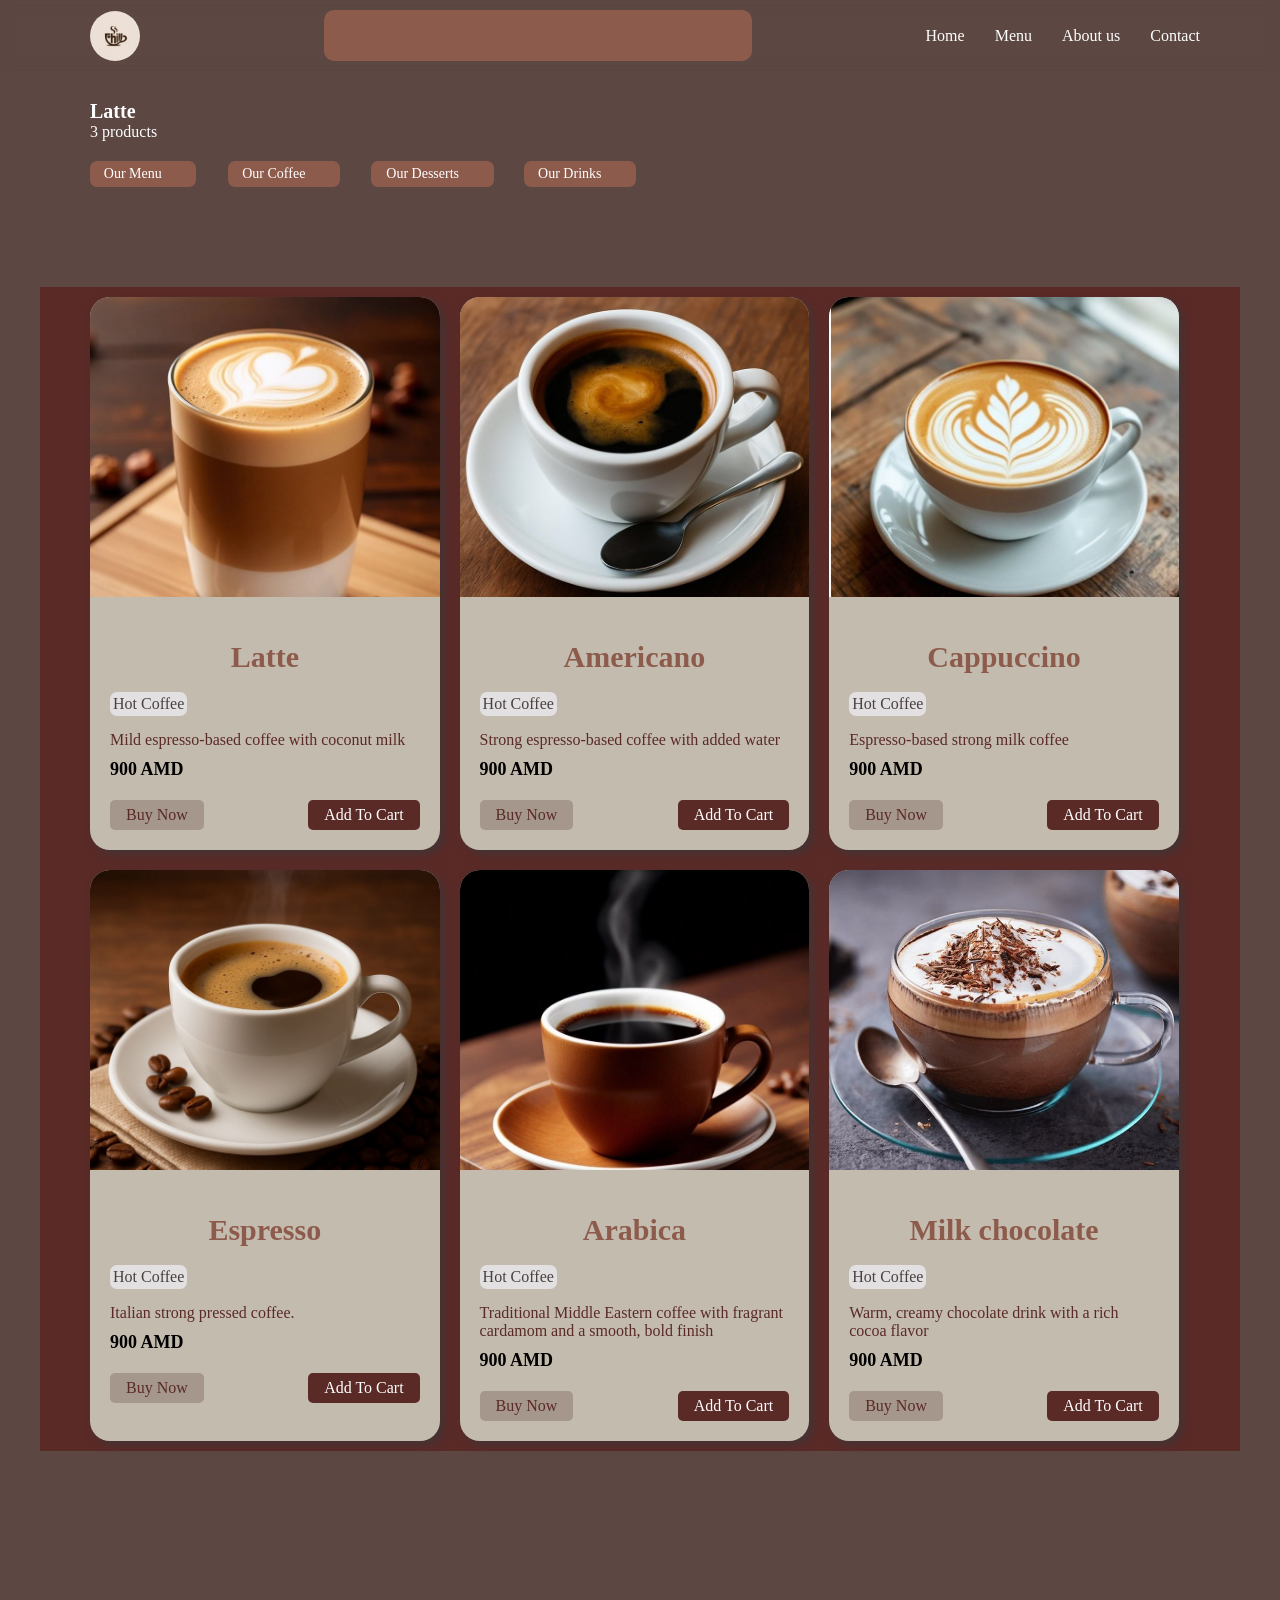
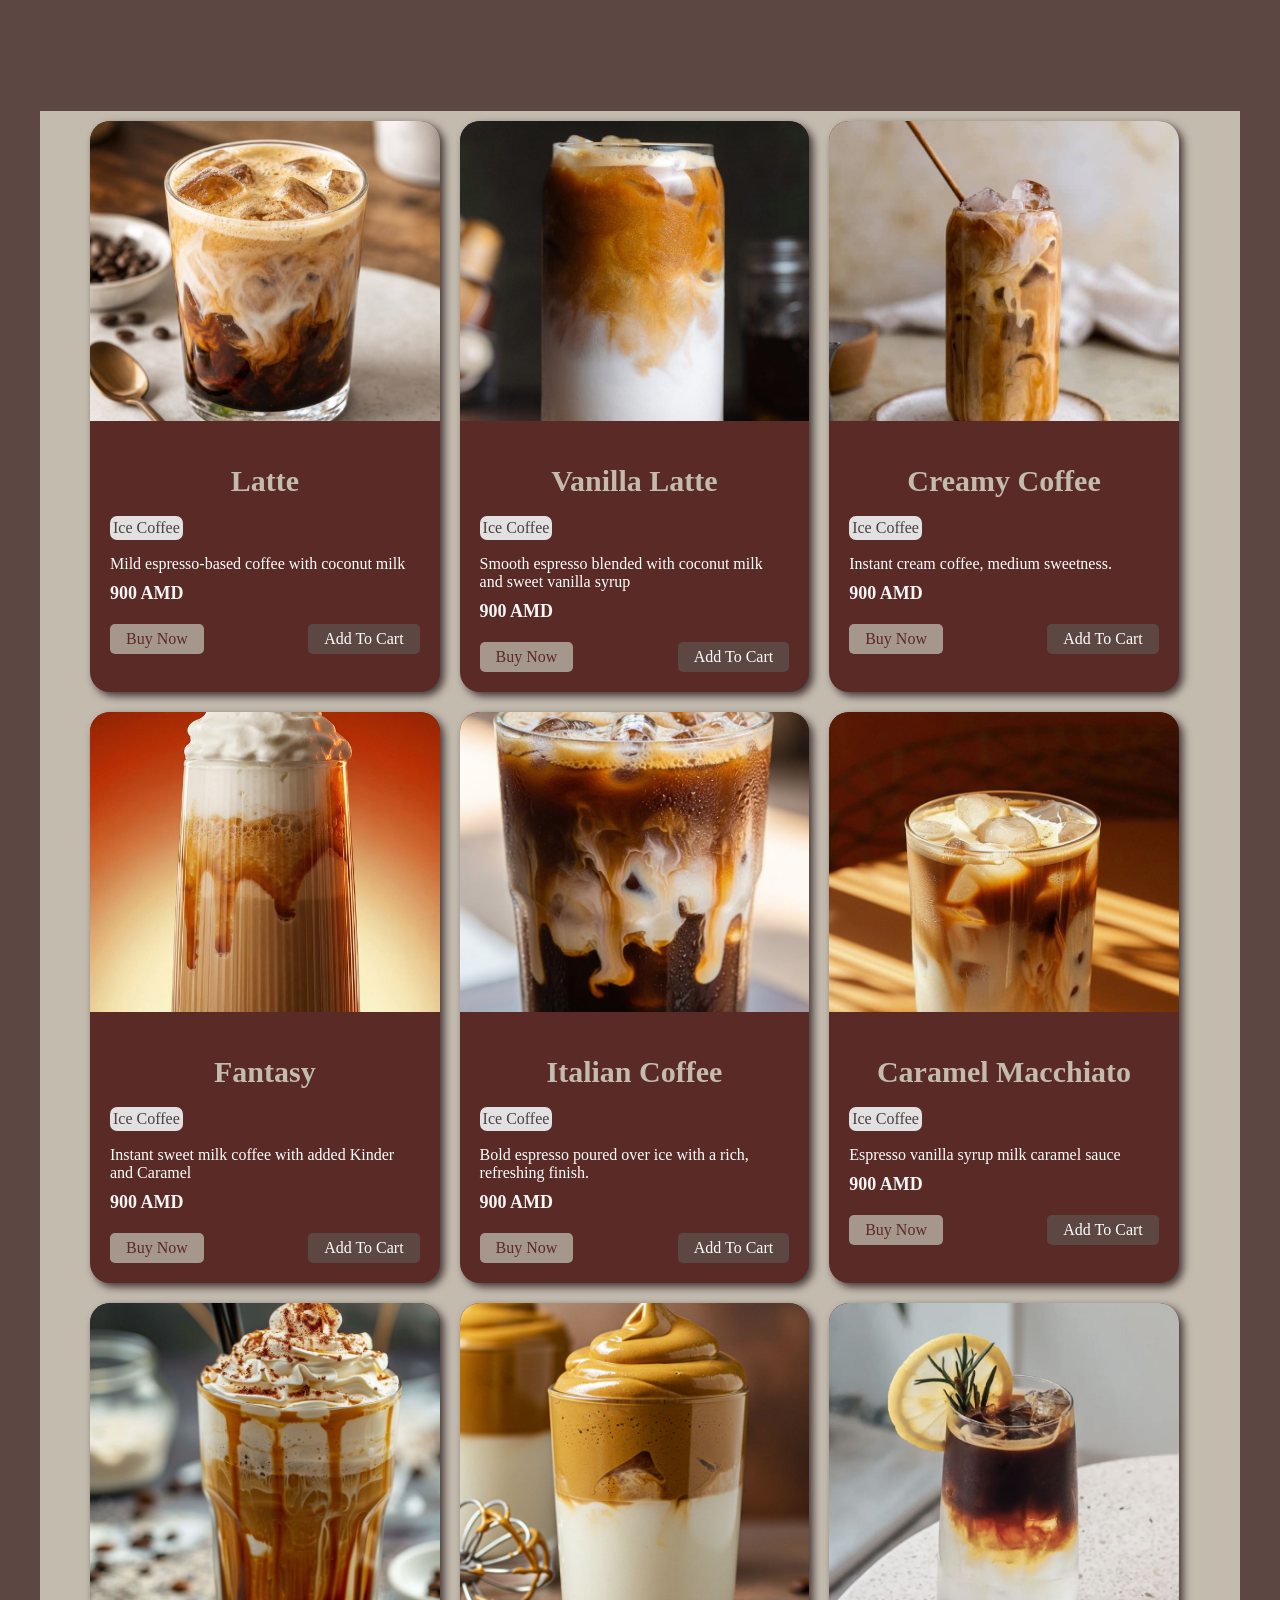
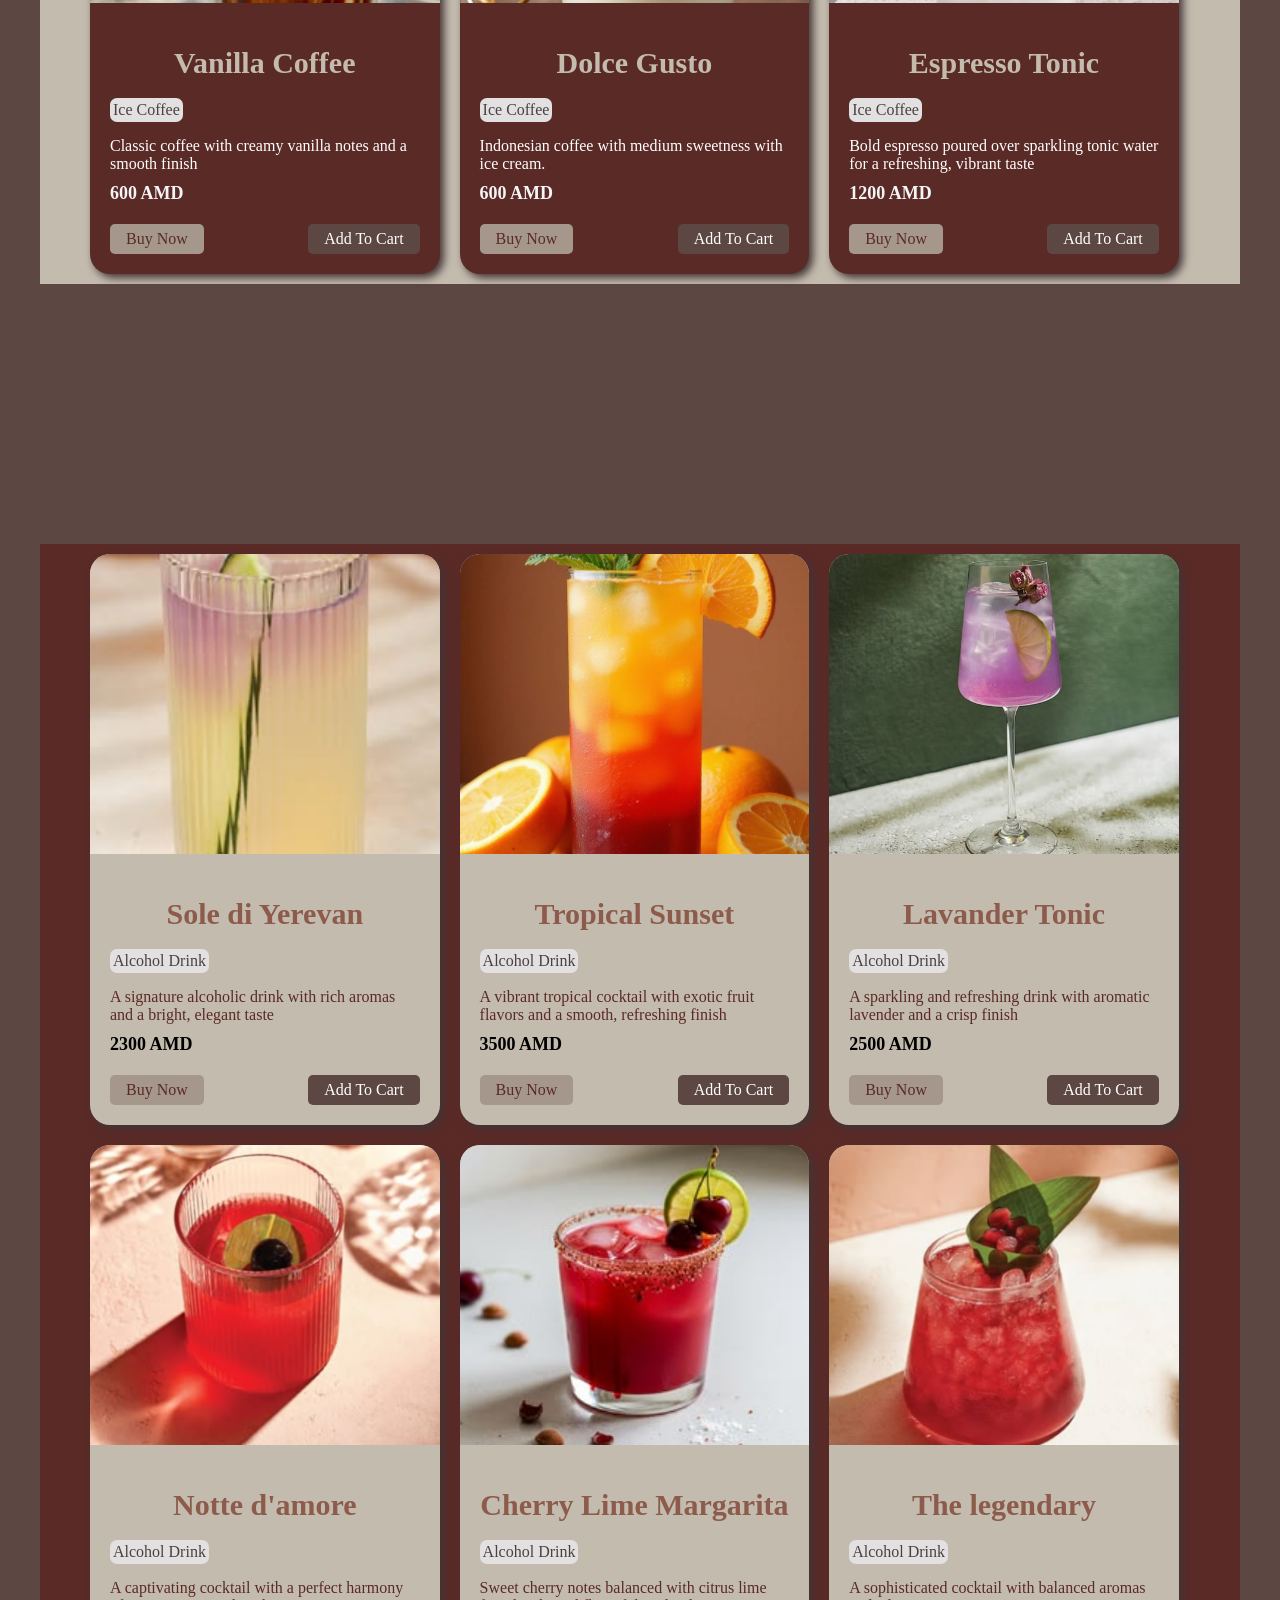
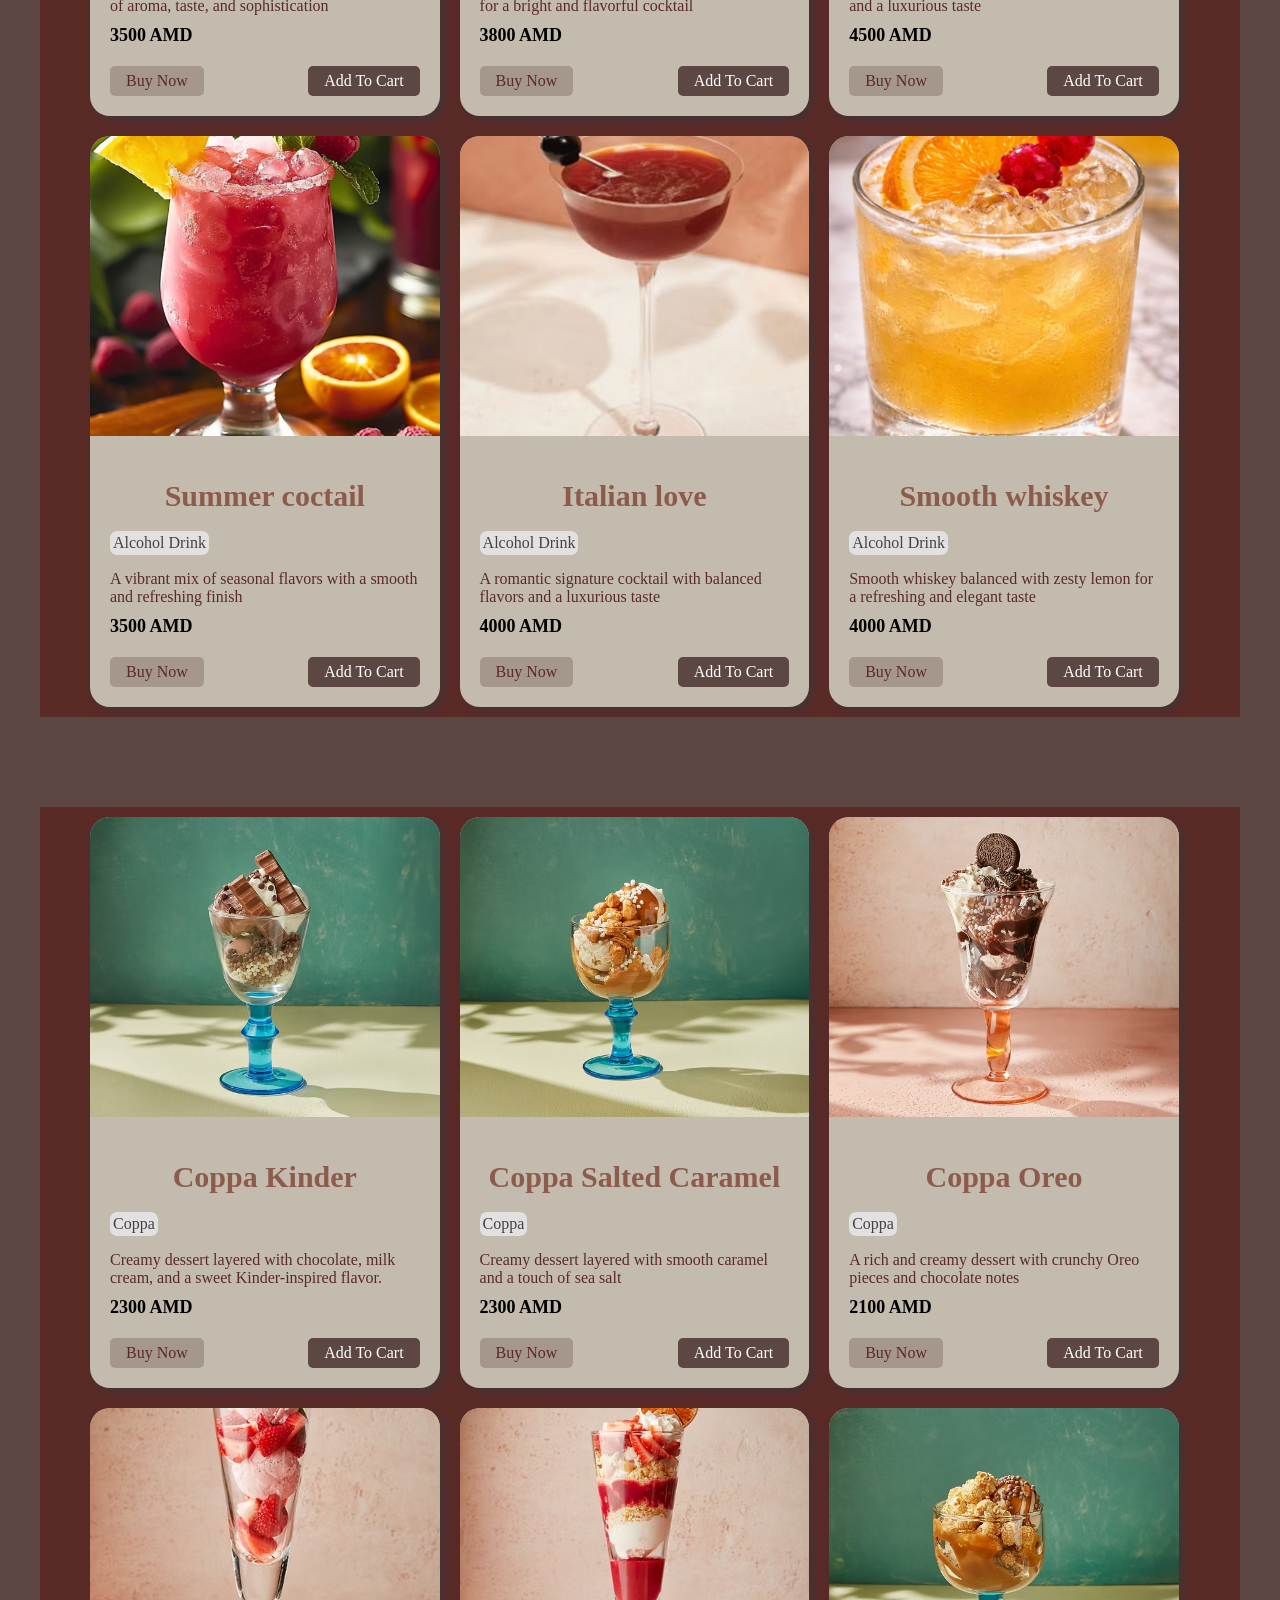
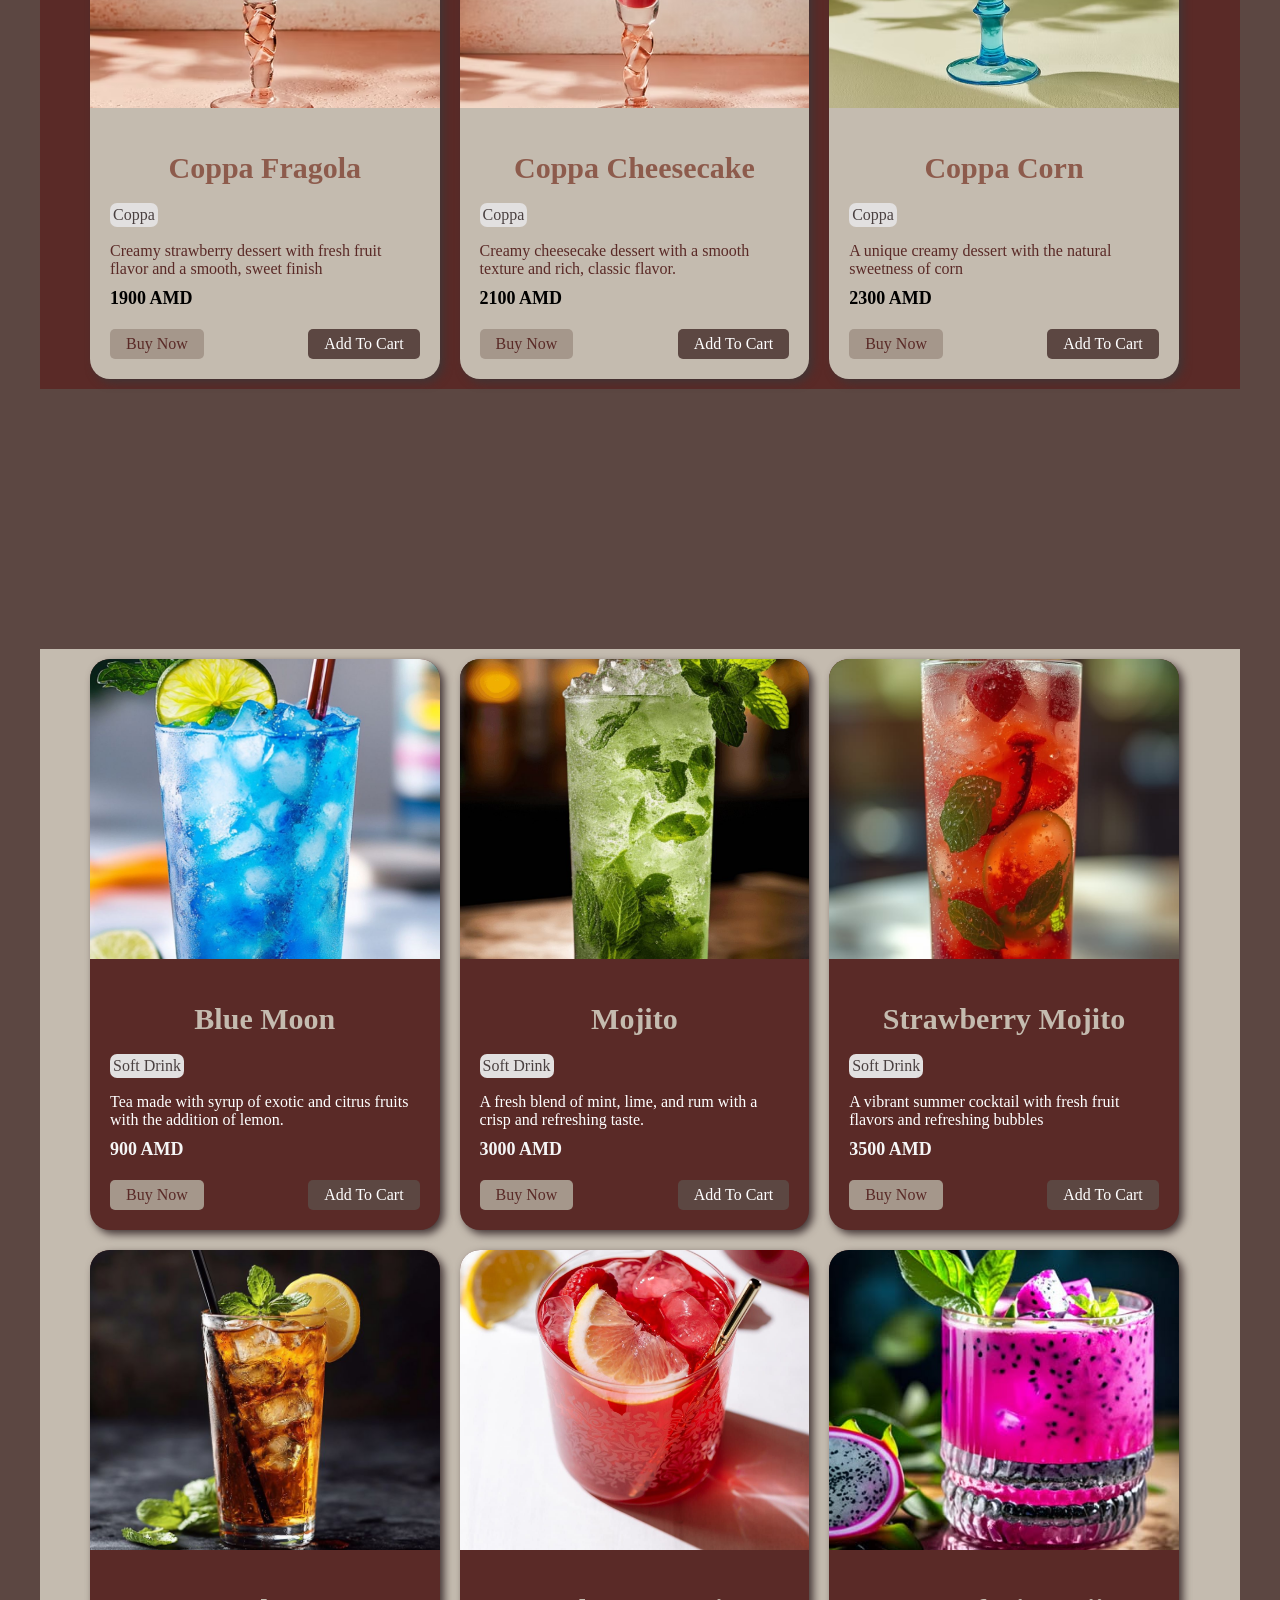
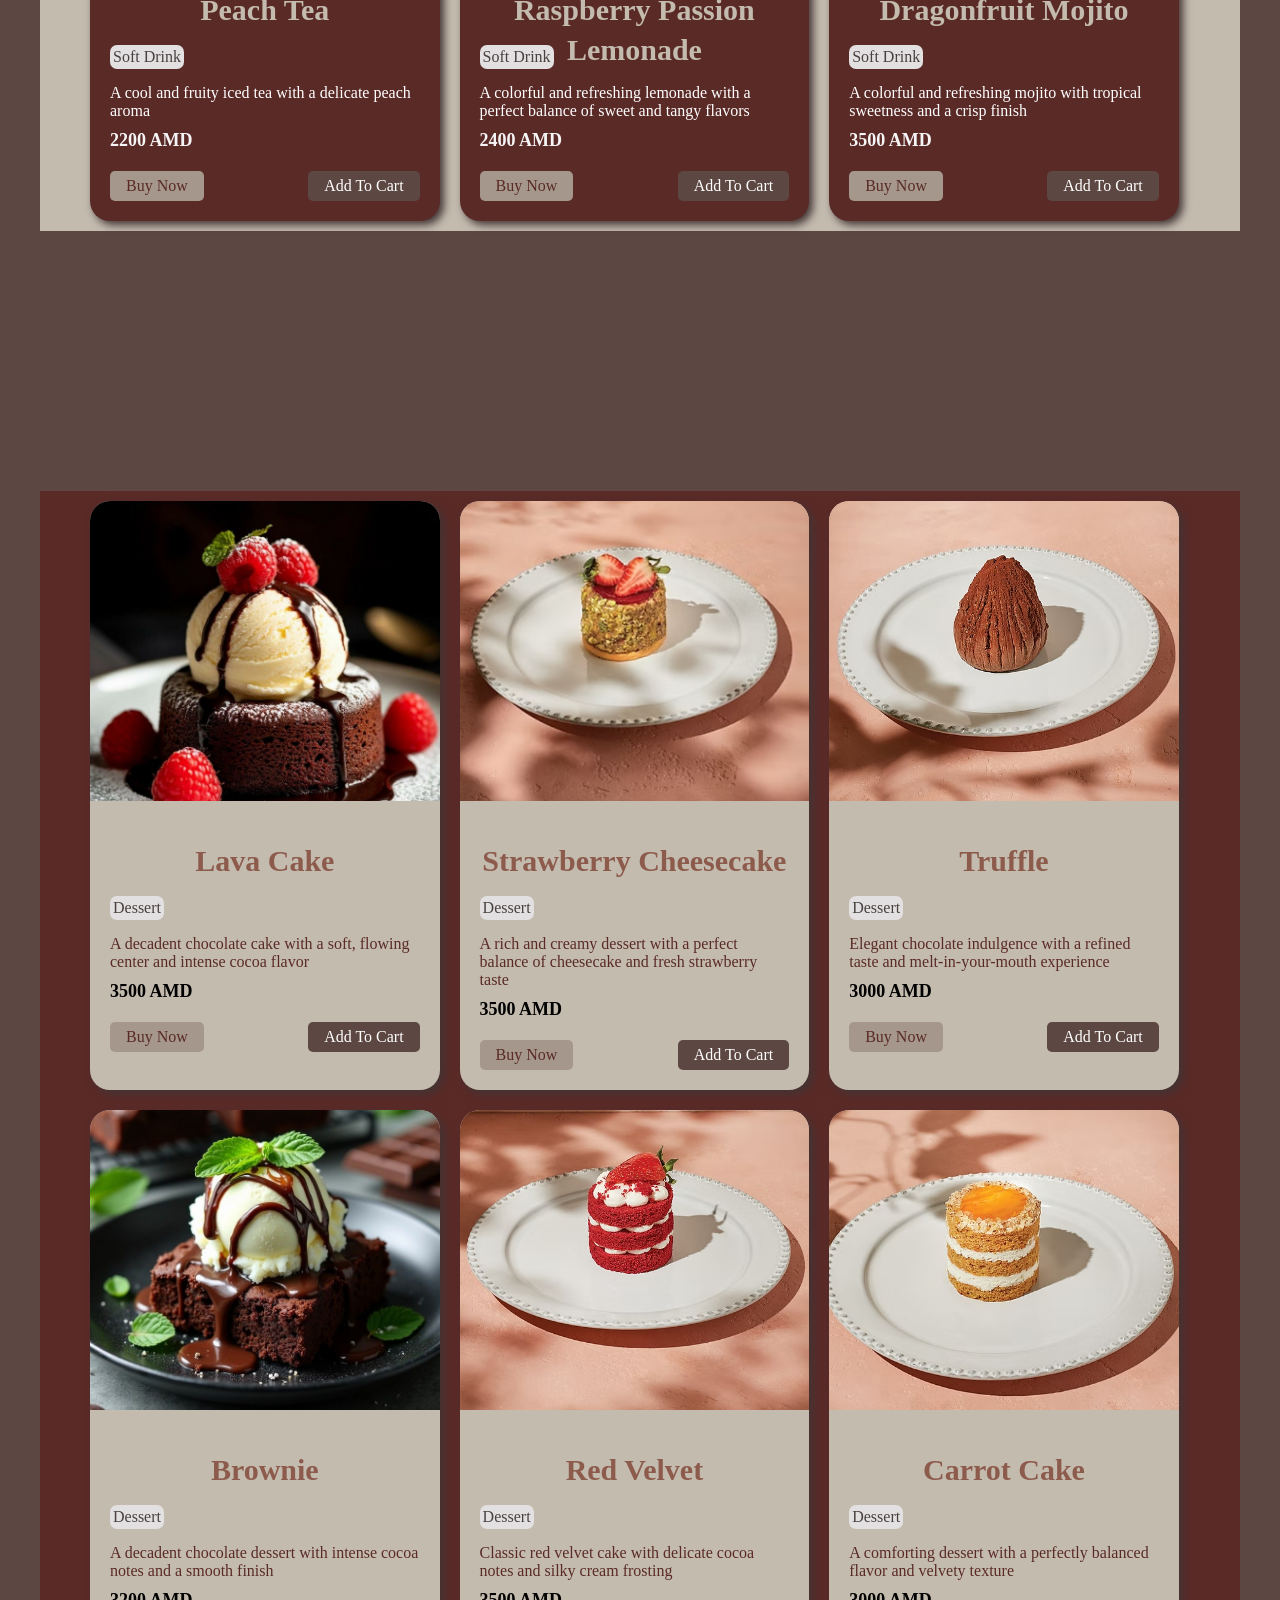
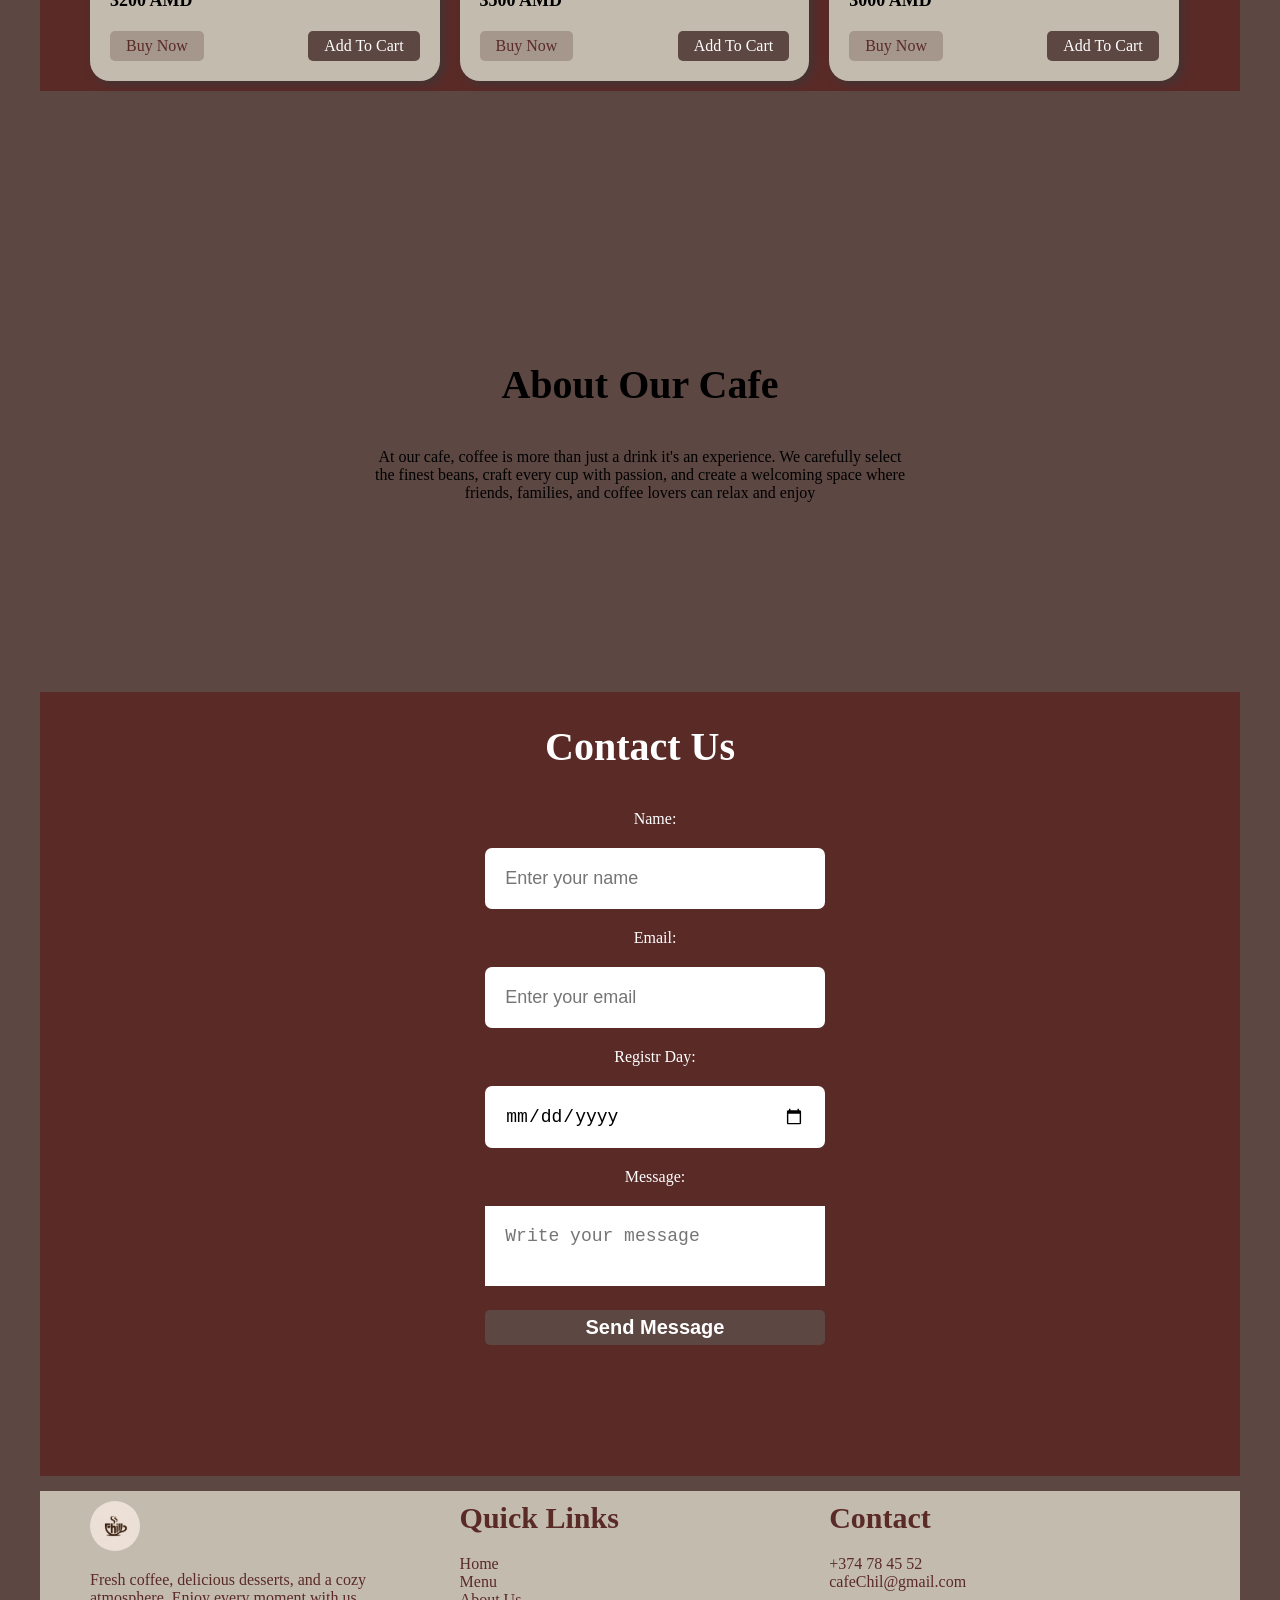
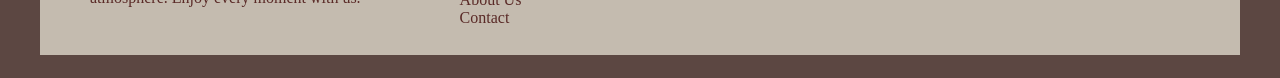
==== commit 4c56b520: "add media for index, products and add mobile menu" ====
--- a/products.html
+++ b/products.html
@@ -6,6 +6,7 @@
   <meta name="viewport" content="width=device-width, initial-scale=1.0" />
   <link rel="stylesheet" href="./css/global.css" />
   <link rel="stylesheet" href="./css/main.css" />
+  <link rel="stylesheet" href="./css/media.css">
   <link rel="stylesheet" href="https://cdnjs.cloudflare.com/ajax/libs/font-awesome/7.3.0/css/all.min.css" />
   <link rel="shortcut icon" href="./img/logo.jpg" type="image/x-icon" />
   <title>Chil</title>
@@ -19,7 +20,7 @@
           <picture><img src="img/logo.jpg" alt="" /></picture>
         </div>
       </div>
-      <div class="col search w_40">
+      <div class="col search w_40  w-s-50 w-m-80">
         <div class="wrapper">
           <label class="flex align_center">
             <input type="text" class="w_100" />
@@ -27,7 +28,7 @@
           </label>
         </div>
       </div>
-      <div class="col menu">
+      <div class="sm-none menu m-none">
         <div class="wrapper">
           <nav>
             <ul class="flex gap_30">
@@ -56,9 +57,9 @@
       </div>
       <div class="row filters flex justify_between">
         <div class="col filter_list">
-          <div class="wrapper flex-row gap_20">
+          <div class="wrapper flex-row gap_20 flex-l-wrap flex-s-wrap flex-m-wrap">
             <div class="filter">
-              <div class="filter_header flex align_center gap_20 justify_center">
+              <div class="filter_header flex align_center gap_20 justify_center ">
                 <div class="desc">Our Menu</div>
                 <i class="fa-solid fa-chevron-down"></i>
               </div>
@@ -109,7 +110,7 @@
                 <label class="sort flex align_center gap_10">
                   <input type="radio" name="coffee" value="hot">
                   <div class="radio_stayle"></div>
-                    Hot Coffee
+                  Hot Coffee
                 </label>
                 <label class="sort flex align_center gap_10">
                   <input type="radio" name="coffee" value="ice">
@@ -127,7 +128,7 @@
                 <label class="sort flex align_center gap_10">
                   <input type="radio" name="dessert" value="cappas">
                   <div class="radio_stayle"></div>
-                    Cappas
+                  Cappas
                 </label>
                 <label class="sort flex align_center gap_10">
                   <input type="radio" name="dessert" value="dessert">
@@ -169,8 +170,8 @@
       </div>
     </section>
     <section id="hot">
-      <div class="row flex flex_wrap bg_dark">
-        <div class="col w_33">
+      <div class="row flex flex_wrap bg_dark flex-s-wrap flex-m-wrap flex-l-wrap">
+        <div class="col w_33 w-m-50 w-s-100">
           <div class="wrapper bg_light">
             <div class="top">
               <picture class="mb_20">
@@ -194,7 +195,7 @@
             </div>
           </div>
         </div>
-        <div class="col w_33">
+        <div class="col w_33 w-m-50 w-s-100">
           <div class="wrapper bg_light">
             <div class="top">
               <picture class="mb_20">
@@ -218,7 +219,7 @@
             </div>
           </div>
         </div>
-        <div class="col w_33">
+        <div class="col w_33 w-m-50 w-s-100">
           <div class="wrapper bg_light">
             <div class="top">
               <picture class="mb_20">
@@ -242,7 +243,7 @@
             </div>
           </div>
         </div>
-        <div class="col w_33">
+        <div class="col w_33 w-m-50 w-s-100">
           <div class="wrapper bg_light">
             <div class="top">
               <picture class="mb_20">
@@ -264,7 +265,7 @@
             </div>
           </div>
         </div>
-        <div class="col w_33">
+        <div class="col w_33 w-m-50 w-s-100">
           <div class="wrapper bg_light">
             <div class="top">
               <picture class="mb_20">
@@ -289,7 +290,7 @@
             </div>
           </div>
         </div>
-        <div class="col w_33">
+        <div class="col w_33 w-m-50 w-s-100">
           <div class="wrapper bg_light">
             <div class="top">
               <picture class="mb_20">
@@ -316,8 +317,8 @@
       </div>
     </section>
     <section id="ice">
-      <div class="row flex flex_wrap bg_light">
-        <div class="col w_33">
+      <div class="row flex flex_wrap bg_light flex-s-wrap flex-m-wrap flex-l-wrap">
+        <div class="col w_33 w-m-50 w-s-100">
           <div class="wrapper bg_dark">
             <div class="top">
               <picture class="mb_20">
@@ -341,7 +342,7 @@
             </div>
           </div>
         </div>
-        <div class="col w_33">
+        <div class="col w_33 w-m-50 w-s-100">
           <div class="wrapper bg_dark">
             <div class="top">
               <picture class="mb_20">
@@ -366,7 +367,7 @@
             </div>
           </div>
         </div>
-        <div class="col w_33">
+        <div class="col w_33 w-m-50 w-s-100">
           <div class="wrapper bg_dark">
             <div class="top">
               <picture class="mb_20">
@@ -390,7 +391,7 @@
             </div>
           </div>
         </div>
-        <div class="col w_33">
+        <div class="col w_33 w-m-50 w-s-100">
           <div class="wrapper bg_dark">
             <div class="top">
               <picture class="mb_20">
@@ -414,7 +415,7 @@
             </div>
           </div>
         </div>
-        <div class="col w_33">
+        <div class="col w_33 w-m-50 w-s-100">
           <div class="wrapper bg_dark">
             <div class="top">
               <picture class="mb_20">
@@ -439,7 +440,7 @@
             </div>
           </div>
         </div>
-        <div class="col w_33">
+        <div class="col w_33 w-m-50 w-s-100">
           <div class="wrapper bg_dark">
             <div class="top">
               <picture class="mb_20">
@@ -463,7 +464,7 @@
             </div>
           </div>
         </div>
-        <div class="col w_33">
+        <div class="col w_33 w-m-50 w-s-100">
           <div class="wrapper bg_dark">
             <div class="top">
               <picture class="mb_20">
@@ -487,7 +488,7 @@
             </div>
           </div>
         </div>
-        <div class="col w_33">
+        <div class="col w_33 w-m-50 w-s-100">
           <div class="wrapper bg_dark">
             <div class="top">
               <picture class="mb_20">
@@ -511,7 +512,7 @@
             </div>
           </div>
         </div>
-        <div class="col w_33">
+        <div class="col w_33 w-m-50 w-s-100">
           <div class="wrapper bg_dark">
             <div class="top">
               <picture class="mb_20">
@@ -539,8 +540,8 @@
       </div>
     </section>
     <section id="alcohol">
-      <div class="row flex flex_wrap bg_dark">
-        <div class="col w_33">
+      <div class="row flex flex_wrap bg_dark flex-s-wrap flex-m-wrap flex-l-wrap">
+        <div class="col w_33 w-m-50 w-s-100">
           <div class="wrapper bg_light">
             <div class="top">
               <picture class="mb_20">
@@ -565,7 +566,7 @@
             </div>
           </div>
         </div>
-        <div class="col w_33">
+        <div class="col w_33 w-m-50 w-s-100">
           <div class="wrapper bg_light">
             <div class="top">
               <picture class="mb_20">
@@ -590,7 +591,7 @@
             </div>
           </div>
         </div>
-        <div class="col w_33">
+        <div class="col w_33 w-m-50 w-s-100">
           <div class="wrapper bg_light">
             <div class="top">
               <picture class="mb_20">
@@ -615,7 +616,7 @@
             </div>
           </div>
         </div>
-        <div class="col w_33">
+        <div class="col w_33 w-m-50 w-s-100">
           <div class="wrapper bg_light">
             <div class="top">
               <picture class="mb_20">
@@ -640,7 +641,7 @@
             </div>
           </div>
         </div>
-        <div class="col w_33">
+        <div class="col w_33 w-m-50 w-s-100">
           <div class="wrapper bg_light">
             <div class="top">
               <picture class="mb_20">
@@ -663,7 +664,7 @@
             </div>
           </div>
         </div>
-        <div class="col w_33">
+        <div class="col w_33 w-m-50 w-s-100">
           <div class="wrapper bg_light">
             <div class="top">
               <picture class="mb_20">
@@ -685,7 +686,7 @@
             </div>
           </div>
         </div>
-        <div class="col w_33">
+        <div class="col w_33 w-m-50 w-s-100">
           <div class="wrapper bg_light">
             <div class="top">
               <picture class="mb_20">
@@ -707,7 +708,7 @@
             </div>
           </div>
         </div>
-        <div class="col w_33">
+        <div class="col w_33 w-m-50 w-s-100">
           <div class="wrapper bg_light">
             <div class="top">
               <picture class="mb_20">
@@ -729,7 +730,7 @@
             </div>
           </div>
         </div>
-        <div class="col w_33">
+        <div class="col w_33 w-m-50 w-s-100">
           <div class="wrapper bg_light">
             <div class="top">
               <picture class="mb_20">
@@ -755,8 +756,8 @@
       </div>
     </section>
     <section id="cappas">
-      <div class="row flex flex_wrap bg_dark">
-        <div class="col w_33">
+      <div class="row flex flex_wrap bg_dark flex-s-wrap flex-m-wrap flex-l-wrap">
+        <div class="col w_33 w-m-50 w-s-100">
           <div class="wrapper bg_light">
             <div class="top">
               <picture class="mb_20">
@@ -781,7 +782,7 @@
             </div>
           </div>
         </div>
-        <div class="col w_33">
+        <div class="col w_33 w-m-50 w-s-100">
           <div class="wrapper bg_light">
             <div class="top">
               <picture class="mb_20">
@@ -806,7 +807,7 @@
             </div>
           </div>
         </div>
-        <div class="col w_33">
+        <div class="col w_33 w-m-50 w-s-100">
           <div class="wrapper bg_light">
             <div class="top">
               <picture class="mb_20">
@@ -831,7 +832,7 @@
             </div>
           </div>
         </div>
-        <div class="col w_33">
+        <div class="col w_33 w-m-50 w-s-100">
           <div class="wrapper bg_light">
             <div class="top">
               <picture class="mb_20">
@@ -856,7 +857,7 @@
             </div>
           </div>
         </div>
-        <div class="col w_33">
+        <div class="col w_33 w-m-50 w-s-100">
           <div class="wrapper bg_light">
             <div class="top">
               <picture class="mb_20">
@@ -881,7 +882,7 @@
             </div>
           </div>
         </div>
-        <div class="col w_33">
+        <div class="col w_33 w-m-50 w-s-100">
           <div class="wrapper bg_light">
             <div class="top">
               <picture class="mb_20">
@@ -908,8 +909,8 @@
       </div>
     </section>
     <section id="soft">
-      <div class="row flex flex_wrap bg_light">
-        <div class="col w_33">
+      <div class="row flex flex_wrap bg_light flex-s-wrap flex-m-wrap flex-l-wrap">
+        <div class="col w_33 w-m-50 w-s-100">
           <div class="wrapper bg_dark">
             <div class="top">
               <picture class="mb_20">
@@ -932,7 +933,7 @@
             </div>
           </div>
         </div>
-        <div class="col w_33">
+        <div class="col w_33 w-m-50 w-s-100">
           <div class="wrapper bg_dark">
             <div class="top">
               <picture class="mb_20">
@@ -954,7 +955,7 @@
             </div>
           </div>
         </div>
-        <div class="col w_33">
+        <div class="col w_33 w-m-50 w-s-100">
           <div class="wrapper bg_dark">
             <div class="top">
               <picture class="mb_20">
@@ -976,7 +977,7 @@
             </div>
           </div>
         </div>
-        <div class="col w_33">
+        <div class="col w_33 w-m-50 w-s-100">
           <div class="wrapper bg_dark">
             <div class="top">
               <picture class="mb_20">
@@ -998,7 +999,7 @@
             </div>
           </div>
         </div>
-        <div class="col w_33">
+        <div class="col w_33 w-m-50 w-s-100">
           <div class="wrapper bg_dark">
             <div class="top">
               <picture class="mb_20">
@@ -1021,7 +1022,7 @@
             </div>
           </div>
         </div>
-        <div class="col w_33">
+        <div class="col w_33 w-m-50 w-s-100">
           <div class="wrapper bg_dark">
             <div class="top">
               <picture class="mb_20">
@@ -1047,8 +1048,8 @@
       </div>
     </section>
     <section id="dessert">
-      <div class="row flex flex_wrap bg_dark">
-        <div class="col w_33">
+      <div class="row flex flex_wrap bg_dark flex-s-wrap flex-m-wrap flex-l-wrap">
+        <div class="col w_33 w-m-50 w-s-100">
           <div class="wrapper bg_light">
             <div class="top">
               <picture class="mb_20">
@@ -1071,7 +1072,7 @@
             </div>
           </div>
         </div>
-        <div class="col w_33">
+        <div class="col w_33 w-m-50 w-s-100">
           <div class="wrapper bg_light">
             <div class="top">
               <picture class="mb_20">
@@ -1094,7 +1095,7 @@
             </div>
           </div>
         </div>
-        <div class="col w_33">
+        <div class="col w_33 w-m-50 w-s-100">
           <div class="wrapper bg_light">
             <div class="top">
               <picture class="mb_20">
@@ -1117,7 +1118,7 @@
             </div>
           </div>
         </div>
-        <div class="col w_33">
+        <div class="col w_33 w-m-50 w-s-100">
           <div class="wrapper bg_light">
             <div class="top">
               <picture class="mb_20">
@@ -1139,7 +1140,7 @@
             </div>
           </div>
         </div>
-        <div class="col w_33">
+        <div class="col w_33 w-m-50 w-s-100">
           <div class="wrapper bg_light">
             <div class="top">
               <picture class="mb_20">
@@ -1161,7 +1162,7 @@
             </div>
           </div>
         </div>
-        <div class="col w_33">
+        <div class="col w_33 w-m-50 w-s-100">
           <div class="wrapper bg_light">
             <div class="top">
               <picture class="mb_20">
@@ -1205,7 +1206,10 @@
         <div class="col">
           <div class="wrapper">
             <h2 class="mb_40">Contact Us</h2>
-            <div class="flex justify_between gap_30">
+            <div class="flex justify_between gap_30 flex-s-col flex-l-row flex-m-col">
+              <picture>
+                <img src="https://i.pinimg.com/1200x/51/eb/08/51eb08cca0f061a8e0b282bf71fdecf4.jpg" alt="" />
+              </picture>
               <form action="#" method="post">
                 <label for="your_name" class="mb_15">
                   Name:
@@ -1227,9 +1231,6 @@
                   Send Message
                 </button>
               </form>
-              <picture>
-                <img src="https://i.pinimg.com/1200x/51/eb/08/51eb08cca0f061a8e0b282bf71fdecf4.jpg" alt="" />
-              </picture>
             </div>
           </div>
         </div>
@@ -1237,7 +1238,7 @@
     </section>
   </main>
   <footer>
-    <div class="row bg_light">
+    <div class="row bg_light sm-none m-none">
       <div class="col w_33">
         <div class="wrapper">
           <div class="logo mb_20">
@@ -1293,6 +1294,24 @@
         </div>
       </div>
     </div>
+    <div class="row justify_between align_center gap_50">
+      <div class="col w_100">
+        <div class="wrapper  mobile-menu justify_center gap_50 lm-none">
+          <a href="./index.html">
+            <i class="fa-regular fa-house"></i>
+          </a>
+          <a href="./products.html">
+            <i class="fa-solid fa-utensils"></i>
+          </a>
+          <a href="#about_us">
+            <i class="fa-solid fa-circle-info"></i>
+          </a>
+          <a href="#contact">
+            <i class="fa-solid fa-square-phone"></i>
+          </a>
+        </div>
+      </div>
+    </div>
   </footer>
 </body>
 
--- a/css/main.css
+++ b/css/main.css
@@ -390,7 +390,7 @@
 }
 
 #filter {
-  position: sticky;
+  /* position: sticky; */
   top: 0;
   z-index: 776;
 }
@@ -454,3 +454,13 @@
   align-items: center;
   gap: 50px;
 }
+
+footer .mobile-menu {
+  display: none;
+  background-color: #5a2a27;
+  width: 100%;
+}
+
+.mobile-menu i {
+  font-size: 32px;
+}
--- a/css/media.css
+++ b/css/media.css
@@ -0,0 +1,263 @@
+@media all and (max-width: 992px) {
+  .row {
+    padding: 0 40px;
+  }
+  .col {
+    padding: 15px;
+  }
+  .row {
+    flex-wrap: wrap;
+  }
+  .flex-l-wrap {
+    flex-wrap: wrap;
+  }
+  .w-l-10 {
+    width: 10%;
+  }
+  .w-l-20 {
+    width: 20%;
+  }
+  .w-l-25 {
+    width: 25%;
+  }
+  .w-l-30 {
+    width: 30%;
+  }
+  .w-l-33 {
+    width: 33.33%;
+  }
+  .w-l-40 {
+    width: 40%;
+  }
+  .w-l-50 {
+    width: 50%;
+  }
+  .w-l-60 {
+    width: 60%;
+  }
+  .w-l-70 {
+    width: 70%;
+  }
+  .w-l-80 {
+    width: 80%;
+  }
+  .w-l-90 {
+    width: 90%;
+  }
+  .w-l-100 {
+    width: 100%;
+  }
+  .gap-l-20 {
+    gap: 20px;
+  }
+
+  .flex-l-col {
+    flex-direction: column;
+  }
+  .flex-l-row {
+    flex-direction: row;
+  }
+
+  .justify-l-center {
+    justify-content: center;
+  }
+  .lm-none {
+    display: none;
+  }
+
+  .lm-video {
+    width: 100%;
+  }
+
+  header .menu a {
+    font-size: 12px;
+  }
+}
+
+@media all and (max-width: 768px) {
+  .row {
+    padding: 0 20px;
+  }
+  .col {
+    padding: 10px;
+  }
+  .flex-m-wrap {
+    flex-wrap: wrap;
+  }
+
+  .flex-m-col {
+    flex-direction: column;
+  }
+
+  .gap-m-15 {
+    gap: 15px;
+  }
+  .w-m-10 {
+    width: 10%;
+  }
+  .w-m-20 {
+    width: 20%;
+  }
+  .w-m-25 {
+    width: 25%;
+  }
+  .w-m-30 {
+    width: 30%;
+  }
+  .w-m-33 {
+    width: 33.33%;
+  }
+  .w-m-40 {
+    width: 40%;
+  }
+  .w-m-50 {
+    width: 50%;
+  }
+  .w-m-60 {
+    width: 60%;
+  }
+  .w-m-70 {
+    width: 70%;
+  }
+  .w-m-80 {
+    width: 80%;
+  }
+  .w-m-90 {
+    width: 90%;
+  }
+  .w-m-100 {
+    width: 100%;
+  }
+
+  .m-none {
+    display: none;
+  }
+
+  .justify-m-center {
+    justify-content: center;
+  }
+
+  section {
+    padding: 25px;
+  }
+
+  header .menu a {
+    font-size: 12px;
+  }
+
+  footer .mobile-menu  {
+    display: flex;
+    justify-content: space-around;
+    align-items: center;
+    padding: 15px 20px;
+  }
+}
+
+/* 992px   փոքր նոութբուք */
+@media all and (max-width: 576px) {
+  h1,
+  p {
+    font-size: 18px;
+  }
+  .flex-s-wrap {
+    flex-wrap: wrap;
+  }
+  .row {
+    padding: 0 10px;
+  }
+  .col {
+    padding: 15px;
+  }
+  section {
+    padding: 25px;
+  }
+  .gap-s-10 {
+    gap: 10px;
+  }
+  .w-s-10 {
+    width: 10%;
+  }
+  .w-s-20 {
+    width: 20%;
+  }
+  .w-s-25 {
+    width: 25%;
+  }
+  .w-s-30 {
+    width: 30%;
+  }
+  .w-s-33 {
+    width: 33.33%;
+  }
+  .w-s-40 {
+    width: 40%;
+  }
+  .w-s-50 {
+    width: 50%;
+  }
+  .w-s-60 {
+    width: 60%;
+  }
+  .w-s-70 {
+    width: 70%;
+  }
+  .w-s-80 {
+    width: 80%;
+  }
+  .w-s-90 {
+    width: 90%;
+  }
+  .w-s-100 {
+    width: 100%;
+  }
+  .gap-s-10 {
+    gap: 10px;
+  }
+
+  .gap-s-5 {
+    gap: 5px;
+  }
+
+  .sm-none {
+    display: none;
+  }
+
+  .flex-s-col {
+    flex-direction: column;
+  }
+
+  .justify-s-center {
+    justify-content: center;
+  }
+
+  #hero form {
+    width: 100%;
+    flex-direction: column;
+  }
+
+  #hero form input,
+  #hero form button {
+    width: 100%;
+  }
+
+  #contact .contact input,
+  #contact .contact button {
+    width: 100%;
+  }
+
+  .btn {
+    padding: 10px;
+  }
+
+  i {
+    width: 12px;
+    height: 12px;
+  }
+
+  footer .mobile-menu  {
+    display: flex;
+    justify-content: space-around;
+    align-items: center;
+    padding: 15px 20px;
+  }
+}
